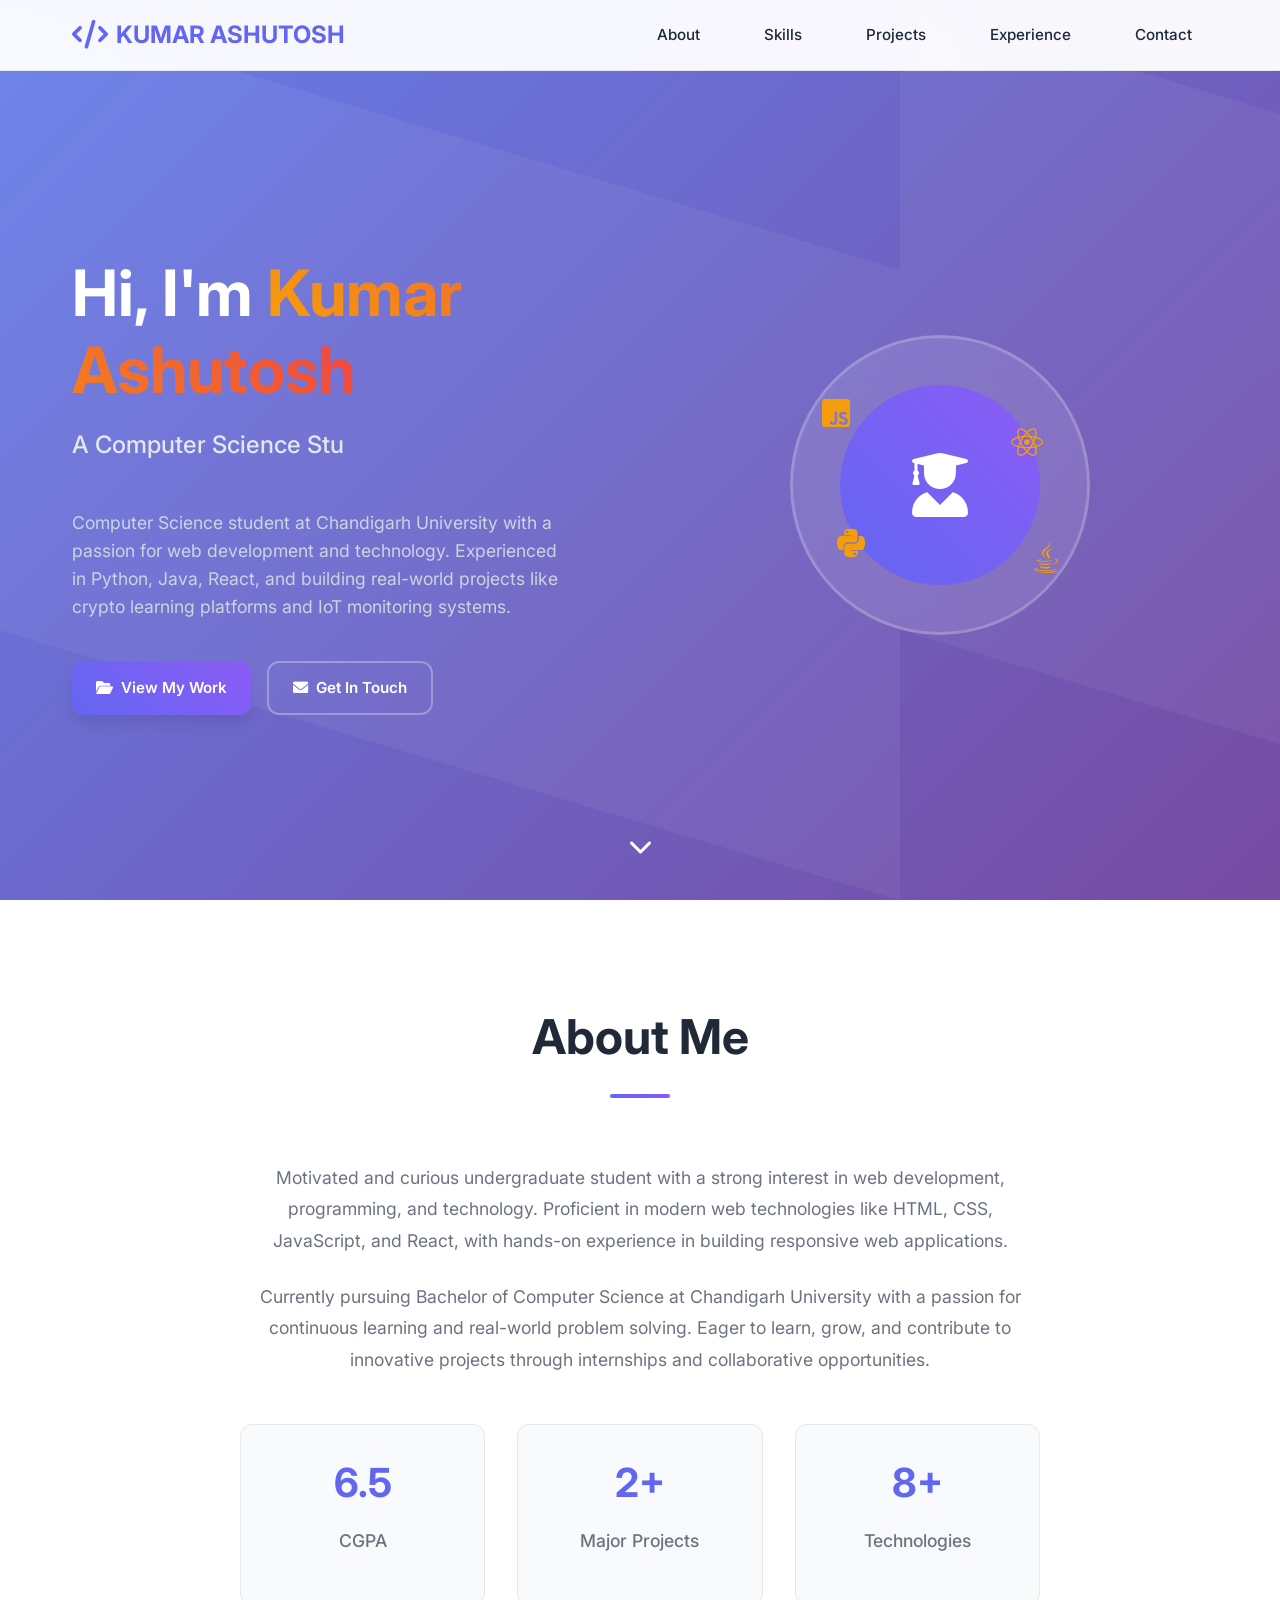
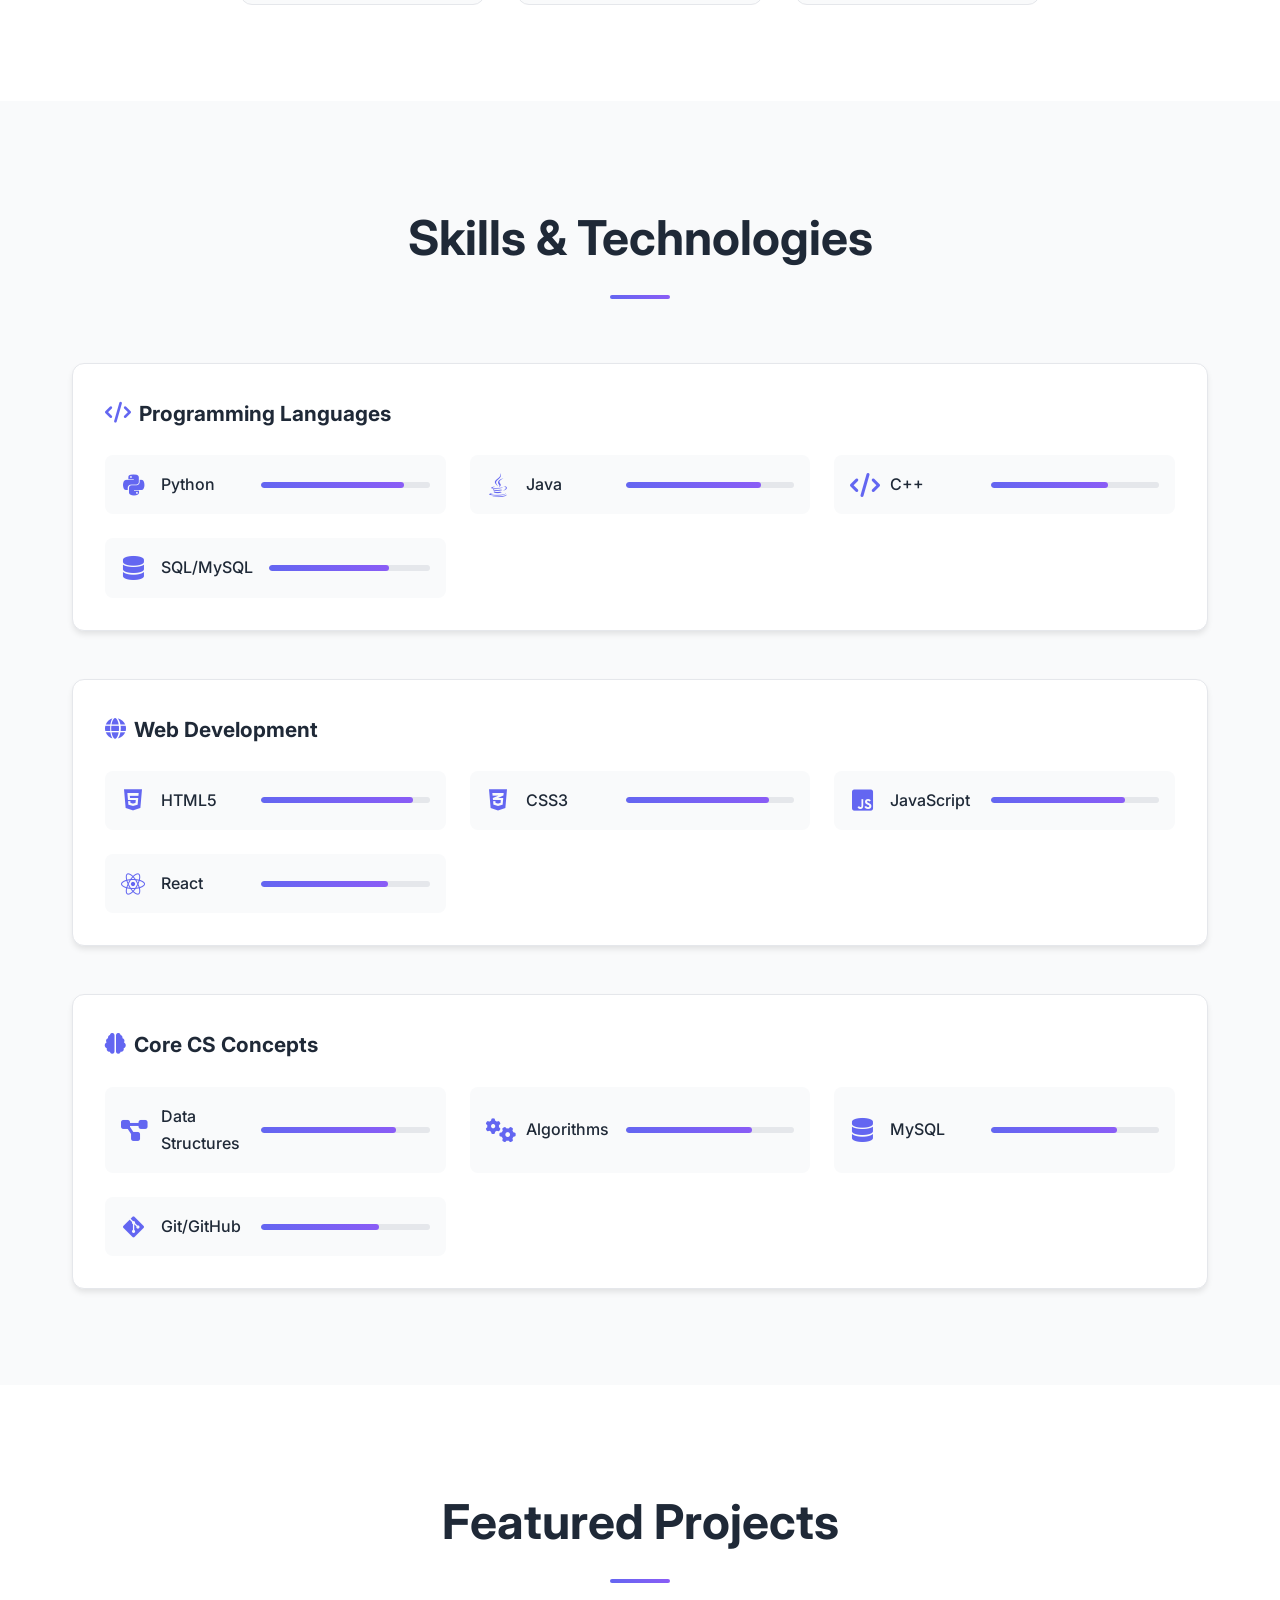
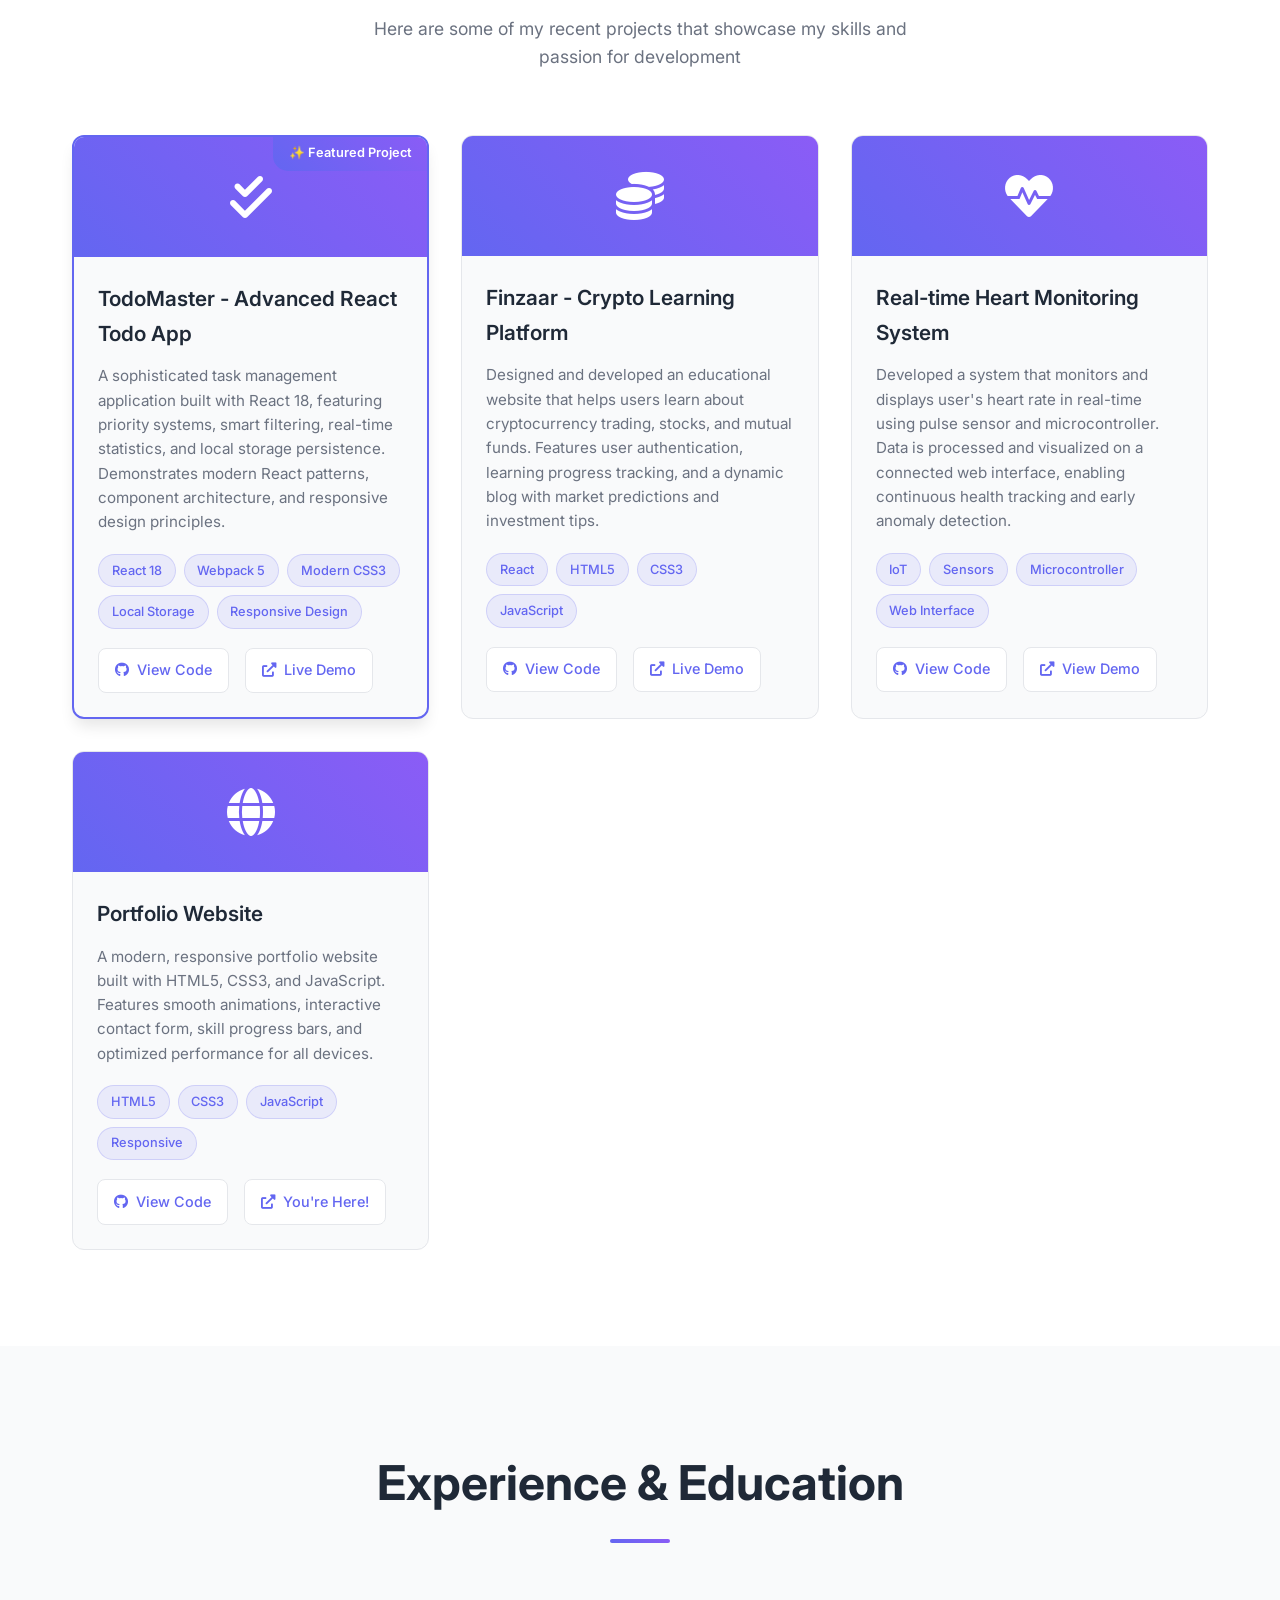
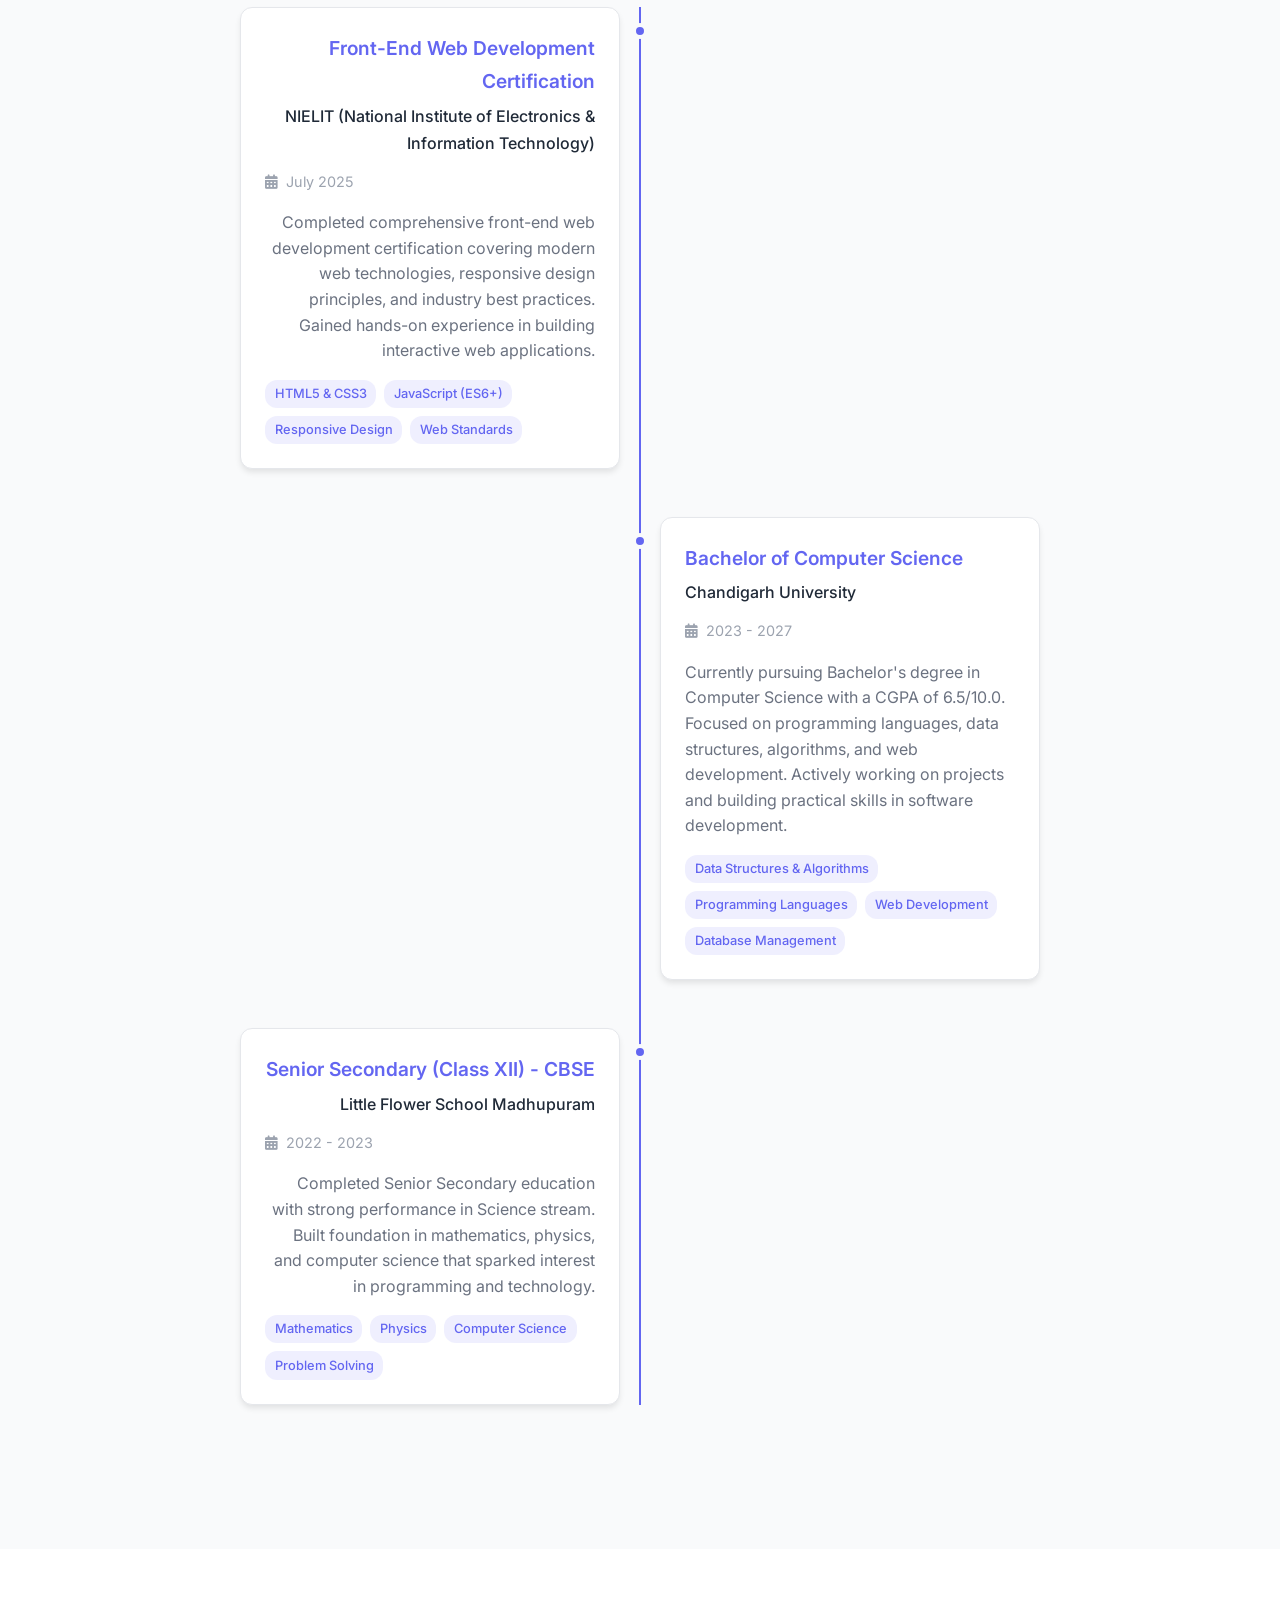
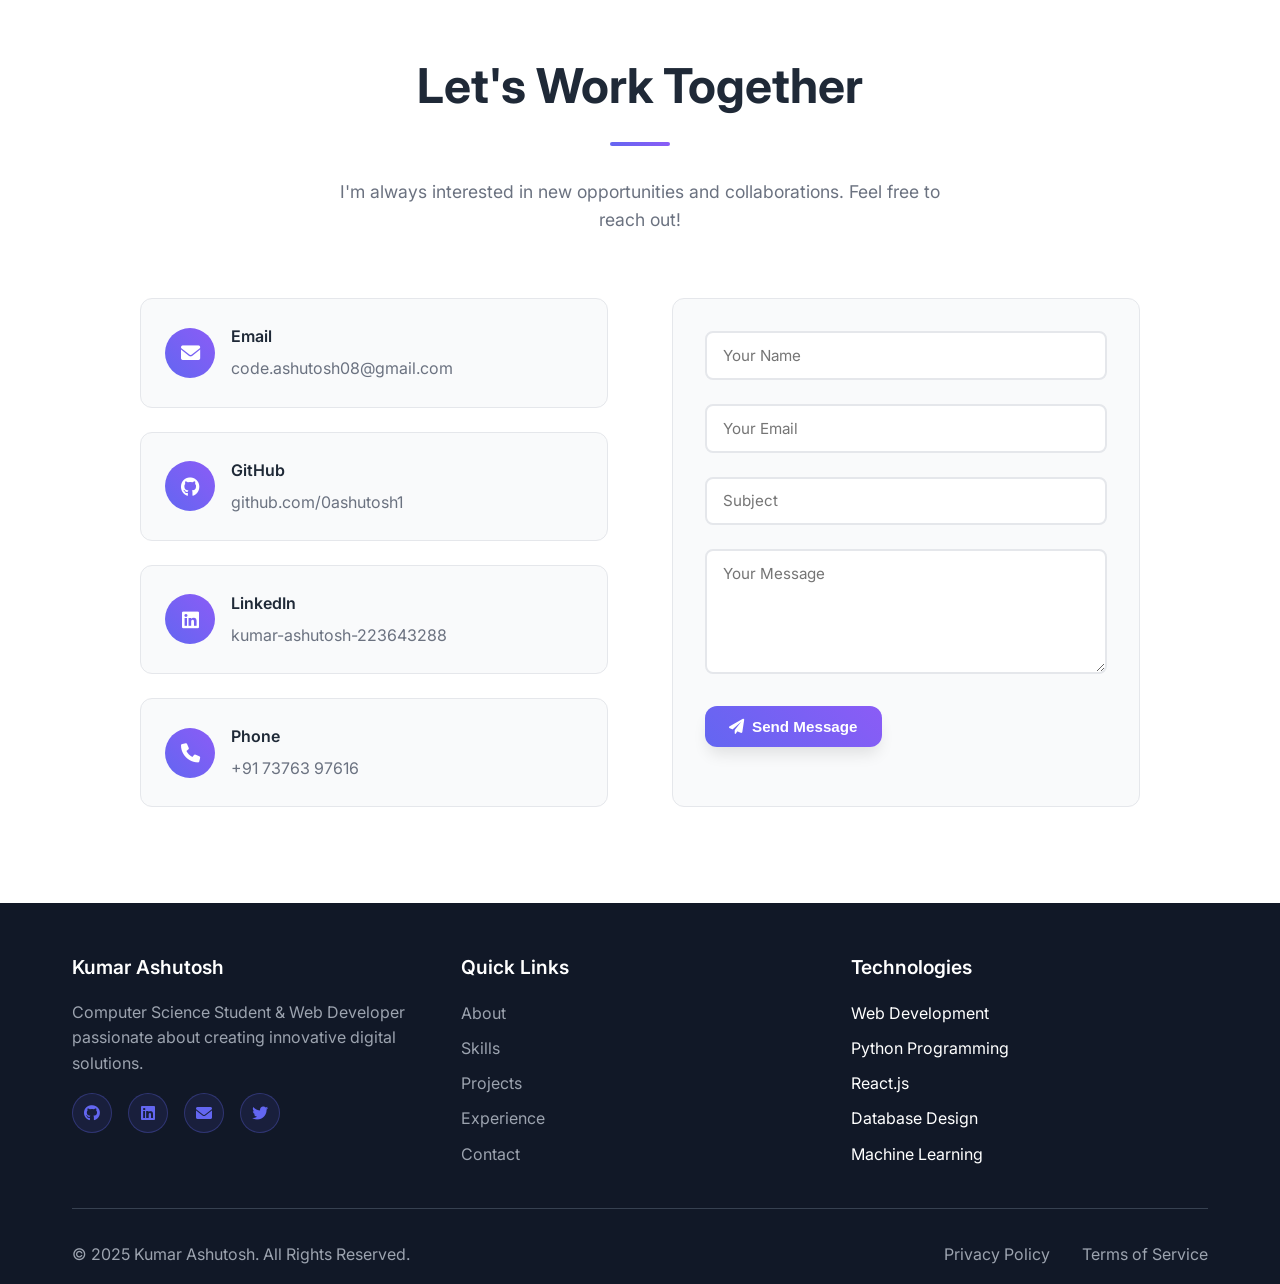
==== index.html @ 8024da16 "Rename Index.html to index.html for GitHub Pages compatibility" ====
<!DOCTYPE html>
<html lang="en">
<head>
  <meta charset="UTF-8">
  <meta name="viewport" content="width=device-width, initial-scale=1.0">
  <meta name="description" content="Kumar Ashutosh - Computer Science Student & Web Developer Portfolio. Showcasing projects in web development, programming, and software engineering.">
  <meta name="keywords" content="Kumar Ashutosh, Computer Science, Web Developer, Portfolio, Python, JavaScript, React, Programming">
  <meta name="author" content="Kumar Ashutosh">
  <meta property="og:title" content="Kumar Ashutosh - Portfolio">
  <meta property="og:description" content="Computer Science Student & Web Developer Portfolio">
  <meta property="og:type" content="website">
  <title>Kumar Ashutosh | Computer Science Student & Web Developer</title>
  <link rel="stylesheet" href="style.css">
  <link rel="preconnect" href="https://fonts.googleapis.com">
  <link rel="preconnect" href="https://fonts.gstatic.com" crossorigin>
  <link href="https://fonts.googleapis.com/css2?family=Inter:wght@300;400;500;600;700&display=swap" rel="stylesheet">
  <link rel="stylesheet" href="https://cdnjs.cloudflare.com/ajax/libs/font-awesome/6.0.0/css/all.min.css">
  <link rel="preload" href="style.css" as="style">
  <link rel="preload" href="script.js" as="script">
</head>
<body>
  <!-- Navbar -->
  <header class="navbar">
    <nav class="nav-container">
      <h1 class="logo">
        <i class="fas fa-code"></i>
        KUMAR ASHUTOSH
      </h1>
      <div class="nav-menu">
        <ul>
          <li><a href="#about" class="nav-link">About</a></li>
          <li><a href="#skills" class="nav-link">Skills</a></li>
          <li><a href="#projects" class="nav-link">Projects</a></li>
          <li><a href="#experience" class="nav-link">Experience</a></li>
          <li><a href="#contact" class="nav-link">Contact</a></li>
        </ul>
      </div>
      <div class="hamburger" role="button" tabindex="0" aria-label="Toggle mobile menu" aria-expanded="false">
        <span></span>
        <span></span>
        <span></span>
      </div>
    </nav>
  </header>

  <!-- Hero Section -->
  <section class="hero" id="home">
    <div class="hero-content">
      <div class="hero-text">
        <h1>Hi, I'm <span class="highlight">Kumar Ashutosh</span></h1>
        <div class="typing-container" aria-live="polite">
          <p class="typing-text">A Computer Science Student</p>
        </div>
        <p class="hero-description">Computer Science student at Chandigarh University with a passion for web development and technology. Experienced in Python, Java, React, and building real-world projects like crypto learning platforms and IoT monitoring systems.</p>
        <div class="hero-buttons">
          <a href="#projects" class="btn btn-primary">
            <i class="fas fa-folder-open"></i>
            View My Work
          </a>
          <a href="#contact" class="btn btn-secondary">
            <i class="fas fa-envelope"></i>
            Get In Touch
          </a>
        </div>
      </div>
      <div class="hero-image">
        <div class="profile-card">
          <div class="profile-img" role="img" aria-label="Profile illustration of Kumar Ashutosh as a computer science student">
            <i class="fas fa-user-graduate" aria-hidden="true"></i>
          </div>
          <div class="floating-icons">
            <i class="fab fa-js-square"></i>
            <i class="fab fa-react"></i>
            <i class="fab fa-python"></i>
            <i class="fab fa-java"></i>
          </div>
        </div>
      </div>
    </div>
    <div class="scroll-indicator">
      <i class="fas fa-chevron-down"></i>
    </div>
  </section>

  <!-- About -->
  <section id="about" class="section about-section">
    <div class="container">
      <div class="section-header">
        <h2>About Me</h2>
        <div class="section-divider"></div>
      </div>
      <div class="about-content">
        <div class="about-text">
          <p>Motivated and curious undergraduate student with a strong interest in web development, programming, and technology. Proficient in modern web technologies like HTML, CSS, JavaScript, and React, with hands-on experience in building responsive web applications.</p>
          <p>Currently pursuing Bachelor of Computer Science at Chandigarh University with a passion for continuous learning and real-world problem solving. Eager to learn, grow, and contribute to innovative projects through internships and collaborative opportunities.</p>
          <div class="stats-grid">
            <div class="stat-item">
              <h3>6.5</h3>
              <p>CGPA</p>
            </div>
            <div class="stat-item">
              <h3>2+</h3>
              <p>Major Projects</p>
            </div>
            <div class="stat-item">
              <h3>8+</h3>
              <p>Technologies</p>
            </div>
          </div>
        </div>
      </div>
    </div>
  </section>

  <!-- Skills -->
  <section id="skills" class="section skills-section">
    <div class="container">
      <div class="section-header">
        <h2>Skills & Technologies</h2>
        <div class="section-divider"></div>
      </div>
      <div class="skills-content">
        <div class="skills-category">
          <h3><i class="fas fa-code"></i> Programming Languages</h3>
          <div class="skills-grid">
            <div class="skill-item">
              <i class="fab fa-python"></i>
              <span>Python</span>
              <div class="skill-bar"><div class="skill-progress" data-width="85"></div></div>
            </div>
            <div class="skill-item">
              <i class="fab fa-java"></i>
              <span>Java</span>
              <div class="skill-bar" role="progressbar" aria-valuenow="80" aria-valuemin="0" aria-valuemax="100" aria-label="Java proficiency: 80%"><div class="skill-progress" data-width="80"></div></div>
            </div>
            <div class="skill-item">
              <i class="fas fa-code"></i>
              <span>C++</span>
              <div class="skill-bar" role="progressbar" aria-valuenow="70" aria-valuemin="0" aria-valuemax="100" aria-label="C++ proficiency: 70%"><div class="skill-progress" data-width="70"></div></div>
            </div>
            <div class="skill-item">
              <i class="fas fa-database"></i>
              <span>SQL/MySQL</span>
              <div class="skill-bar" role="progressbar" aria-valuenow="75" aria-valuemin="0" aria-valuemax="100" aria-label="SQL/MySQL proficiency: 75%"><div class="skill-progress" data-width="75"></div></div>
            </div>
          </div>
        </div>
        
        <div class="skills-category">
          <h3><i class="fas fa-globe"></i> Web Development</h3>
          <div class="skills-grid">
            <div class="skill-item">
              <i class="fab fa-html5"></i>
              <span>HTML5</span>
              <div class="skill-bar"><div class="skill-progress" data-width="90"></div></div>
            </div>
            <div class="skill-item">
              <i class="fab fa-css3-alt"></i>
              <span>CSS3</span>
              <div class="skill-bar"><div class="skill-progress" data-width="85"></div></div>
            </div>
            <div class="skill-item">
              <i class="fab fa-js-square"></i>
              <span>JavaScript</span>
              <div class="skill-bar"><div class="skill-progress" data-width="80"></div></div>
            </div>
            <div class="skill-item">
              <i class="fab fa-react"></i>
              <span>React</span>
              <div class="skill-bar"><div class="skill-progress" data-width="75"></div></div>
            </div>
          </div>
        </div>
        
        <div class="skills-category">
          <h3><i class="fas fa-brain"></i> Core CS Concepts</h3>
          <div class="skills-grid">
            <div class="skill-item">
              <i class="fas fa-project-diagram"></i>
              <span>Data Structures</span>
              <div class="skill-bar"><div class="skill-progress" data-width="80"></div></div>
            </div>
            <div class="skill-item">
              <i class="fas fa-cogs"></i>
              <span>Algorithms</span>
              <div class="skill-bar"><div class="skill-progress" data-width="75"></div></div>
            </div>
            <div class="skill-item">
              <i class="fas fa-database"></i>
              <span>MySQL</span>
              <div class="skill-bar"><div class="skill-progress" data-width="75"></div></div>
            </div>
            <div class="skill-item">
              <i class="fab fa-git-alt"></i>
              <span>Git/GitHub</span>
              <div class="skill-bar"><div class="skill-progress" data-width="70"></div></div>
            </div>
          </div>
        </div>
      </div>
    </div>
  </section>

  <!-- Projects -->
  <section id="projects" class="section projects-section">
    <div class="container">
      <div class="section-header">
        <h2>Featured Projects</h2>
        <div class="section-divider"></div>
        <p>Here are some of my recent projects that showcase my skills and passion for development</p>
      </div>
      <div class="project-container">
        <div class="project-card featured">
          <div class="project-image">
            <i class="fas fa-check-double"></i>
          </div>
          <div class="project-content">
            <h3>TodoMaster - Advanced React Todo App</h3>
            <p>A sophisticated task management application built with React 18, featuring priority systems, smart filtering, real-time statistics, and local storage persistence. Demonstrates modern React patterns, component architecture, and responsive design principles.</p>
            <div class="project-tech">
              <span class="tech-tag">React 18</span>
              <span class="tech-tag">Webpack 5</span>
              <span class="tech-tag">Modern CSS3</span>
              <span class="tech-tag">Local Storage</span>
              <span class="tech-tag">Responsive Design</span>
            </div>
            <div class="project-links">
              <a href="https://github.com/0ashutosh1/TODO-APP" target="_blank" class="project-link">
                <i class="fab fa-github"></i>
                View Code
              </a>
              <a href="TODO APP/index.html" class="project-link">
                <i class="fas fa-external-link-alt"></i>
                Live Demo
              </a>
            </div>
          </div>
        </div>
        
        <div class="project-card">
          <div class="project-image">
            <i class="fas fa-coins"></i>
          </div>
          <div class="project-content">
            <h3>Finzaar - Crypto Learning Platform</h3>
            <p>Designed and developed an educational website that helps users learn about cryptocurrency trading, stocks, and mutual funds. Features user authentication, learning progress tracking, and a dynamic blog with market predictions and investment tips.</p>
            <div class="project-tech">
              <span class="tech-tag">React</span>
              <span class="tech-tag">HTML5</span>
              <span class="tech-tag">CSS3</span>
              <span class="tech-tag">JavaScript</span>
            </div>
            <div class="project-links">
              <a href="https://github.com/0ashutosh1/finzaar" target="_blank" class="project-link">
                <i class="fab fa-github"></i>
                View Code
              </a>
              <a href="https://0ashutosh1.github.io/finzaar" target="_blank" class="project-link">
                <i class="fas fa-external-link-alt"></i>
                Live Demo
              </a>
            </div>
          </div>
        </div>
        
        <div class="project-card">
          <div class="project-image">
            <i class="fas fa-heartbeat"></i>
          </div>
          <div class="project-content">
            <h3>Real-time Heart Monitoring System</h3>
            <p>Developed a system that monitors and displays user's heart rate in real-time using pulse sensor and microcontroller. Data is processed and visualized on a connected web interface, enabling continuous health tracking and early anomaly detection.</p>
            <div class="project-tech">
              <span class="tech-tag">IoT</span>
              <span class="tech-tag">Sensors</span>
              <span class="tech-tag">Microcontroller</span>
              <span class="tech-tag">Web Interface</span>
            </div>
            <div class="project-links">
              <a href="https://github.com/0ashutosh1" target="_blank" class="project-link">
                <i class="fab fa-github"></i>
                View Code
              </a>
              <a href="#" class="project-link">
                <i class="fas fa-external-link-alt"></i>
                View Demo
              </a>
            </div>
          </div>
        </div>
        
        <div class="project-card">
          <div class="project-image">
            <i class="fas fa-globe"></i>
          </div>
          <div class="project-content">
            <h3>Portfolio Website</h3>
            <p>A modern, responsive portfolio website built with HTML5, CSS3, and JavaScript. Features smooth animations, interactive contact form, skill progress bars, and optimized performance for all devices.</p>
            <div class="project-tech">
              <span class="tech-tag">HTML5</span>
              <span class="tech-tag">CSS3</span>
              <span class="tech-tag">JavaScript</span>
              <span class="tech-tag">Responsive</span>
            </div>
            <div class="project-links">
              <a href="https://github.com/0ashutosh1" target="_blank" class="project-link">
                <i class="fab fa-github"></i>
                View Code
              </a>
              <a href="#" class="project-link">
                <i class="fas fa-external-link-alt"></i>
                You're Here!
              </a>
            </div>
          </div>
        </div>
      </div>
    </div>
  </section>

  <!-- Experience -->
  <section id="experience" class="section experience-section">
    <div class="container">
      <div class="section-header">
        <h2>Experience & Education</h2>
        <div class="section-divider"></div>
      </div>
      <div class="timeline">
        <div class="timeline-item">
          <div class="timeline-marker"></div>
          <div class="timeline-content">
            <h3>Front-End Web Development Certification</h3>
            <h4>NIELIT (National Institute of Electronics & Information Technology)</h4>
            <span class="timeline-date">
              <i class="fas fa-calendar-alt"></i>
              July 2025
            </span>
            <p>Completed comprehensive front-end web development certification covering modern web technologies, responsive design principles, and industry best practices. Gained hands-on experience in building interactive web applications.</p>
            <ul class="timeline-skills">
              <li>HTML5 & CSS3</li>
              <li>JavaScript (ES6+)</li>
              <li>Responsive Design</li>
              <li>Web Standards</li>
            </ul>
          </div>
        </div>
        
        <div class="timeline-item">
          <div class="timeline-marker"></div>
          <div class="timeline-content">
            <h3>Bachelor of Computer Science</h3>
            <h4>Chandigarh University</h4>
            <span class="timeline-date">
              <i class="fas fa-calendar-alt"></i>
              2023 - 2027
            </span>
            <p>Currently pursuing Bachelor's degree in Computer Science with a CGPA of 6.5/10.0. Focused on programming languages, data structures, algorithms, and web development. Actively working on projects and building practical skills in software development.</p>
            <ul class="timeline-skills">
              <li>Data Structures & Algorithms</li>
              <li>Programming Languages</li>
              <li>Web Development</li>
              <li>Database Management</li>
            </ul>
          </div>
        </div>
        
        <div class="timeline-item">
          <div class="timeline-marker"></div>
          <div class="timeline-content">
            <h3>Senior Secondary (Class XII) - CBSE</h3>
            <h4>Little Flower School Madhupuram</h4>
            <span class="timeline-date">
              <i class="fas fa-calendar-alt"></i>
              2022 - 2023
            </span>
            <p>Completed Senior Secondary education with strong performance in Science stream. Built foundation in mathematics, physics, and computer science that sparked interest in programming and technology.</p>
            <ul class="timeline-skills">
              <li>Mathematics</li>
              <li>Physics</li>
              <li>Computer Science</li>
              <li>Problem Solving</li>
            </ul>
          </div>
        </div>
      </div>
    </div>
  </section>

  <!-- Contact -->
  <section id="contact" class="section contact-section">
    <div class="container">
      <div class="section-header">
        <h2>Let's Work Together</h2>
        <div class="section-divider"></div>
        <p>I'm always interested in new opportunities and collaborations. Feel free to reach out!</p>
      </div>
      <div class="contact-content">
        <div class="contact-info">
          <div class="contact-item">
            <div class="contact-icon">
              <i class="fas fa-envelope"></i>
            </div>
            <div class="contact-details">
              <h3>Email</h3>
              <a href="mailto:code.ashutosh08@gmail.com">code.ashutosh08@gmail.com</a>
            </div>
          </div>
          
          <div class="contact-item">
            <div class="contact-icon">
              <i class="fab fa-github"></i>
            </div>
            <div class="contact-details">
              <h3>GitHub</h3>
              <a href="https://github.com/0ashutosh1" target="_blank">github.com/0ashutosh1</a>
            </div>
          </div>
          
          <div class="contact-item">
            <div class="contact-icon">
              <i class="fab fa-linkedin"></i>
            </div>
            <div class="contact-details">
              <h3>LinkedIn</h3>
              <a href="https://linkedin.com/in/kumar-ashutosh-223643288" target="_blank">kumar-ashutosh-223643288</a>
            </div>
          </div>
          
          <div class="contact-item">
            <div class="contact-icon">
              <i class="fas fa-phone"></i>
            </div>
            <div class="contact-details">
              <h3>Phone</h3>
              <a href="tel:+917376397616">+91 73763 97616</a>
            </div>
          </div>
        </div>
        
        <div class="contact-form">
          <form id="contactForm" action="https://formspree.io/f/xvgwzpla" method="POST">
            <div class="form-group">
              <input type="text" id="name" name="name" placeholder="Your Name" required>
            </div>
            <div class="form-group">
              <input type="email" id="email" name="email" placeholder="Your Email" required>
            </div>
            <div class="form-group">
              <input type="text" id="subject" name="subject" placeholder="Subject" required>
            </div>
            <div class="form-group">
              <textarea id="message" name="message" placeholder="Your Message" rows="5" required></textarea>
            </div>
            <button type="submit" class="btn btn-primary">
              <i class="fas fa-paper-plane"></i>
              Send Message
            </button>
          </form>
        </div>
      </div>
    </div>
  </section>

  <!-- Footer -->
  <footer class="footer">
    <div class="container">
      <div class="footer-content">
        <div class="footer-section">
          <h3>Kumar Ashutosh</h3>
          <p>Computer Science Student & Web Developer passionate about creating innovative digital solutions.</p>
          <div class="social-links">
            <a href="https://github.com/0ashutosh1" target="_blank" aria-label="GitHub">
              <i class="fab fa-github"></i>
            </a>
            <a href="https://linkedin.com/in/kumar-ashutosh-223643288" target="_blank" aria-label="LinkedIn">
              <i class="fab fa-linkedin"></i>
            </a>
            <a href="mailto:code.ashutosh08@gmail.com" aria-label="Email">
              <i class="fas fa-envelope"></i>
            </a>
            <a href="#" target="_blank" aria-label="Twitter">
              <i class="fab fa-twitter"></i>
            </a>
          </div>
        </div>
        
        <div class="footer-section">
          <h3>Quick Links</h3>
          <ul>
            <li><a href="#about">About</a></li>
            <li><a href="#skills">Skills</a></li>
            <li><a href="#projects">Projects</a></li>
            <li><a href="#experience">Experience</a></li>
            <li><a href="#contact">Contact</a></li>
          </ul>
        </div>
        
        <div class="footer-section">
          <h3>Technologies</h3>
          <ul>
            <li>Web Development</li>
            <li>Python Programming</li>
            <li>React.js</li>
            <li>Database Design</li>
            <li>Machine Learning</li>
          </ul>
        </div>
      </div>
      
      <div class="footer-bottom">
        <p>© 2025 Kumar Ashutosh. All Rights Reserved.</p>
        <div class="footer-links">
          <a href="#privacy">Privacy Policy</a>
          <a href="#terms">Terms of Service</a>
        </div>
      </div>
    </div>
  </footer>

  <!-- Scroll to Top Button -->
  <button id="scrollToTop" class="scroll-to-top" aria-label="Scroll to top">
    <i class="fas fa-chevron-up"></i>
  </button>

  <script src="script.js"></script>
</body>
</html>
---- style.css ----
/* CSS Variables */
:root {
  --primary-color: #6366f1;
  --secondary-color: #8b5cf6;
  --accent-color: #f59e0b;
  --text-primary: #1f2937;
  --text-secondary: #6b7280;
  --text-light: #9ca3af;
  --bg-primary: #ffffff;
  --bg-secondary: #f9fafb;
  --bg-dark: #111827;
  --border-color: #e5e7eb;
  --shadow-light: 0 4px 6px -1px rgba(0, 0, 0, 0.1);
  --shadow-medium: 0 10px 15px -3px rgba(0, 0, 0, 0.1);
  --shadow-heavy: 0 25px 50px -12px rgba(0, 0, 0, 0.25);
  --border-radius: 12px;
  --transition: all 0.3s cubic-bezier(0.4, 0, 0.2, 1);
  --max-width: 1200px;
}

/* Dark mode variables */
[data-theme="dark"] {
  --text-primary: #f9fafb;
  --text-secondary: #d1d5db;
  --text-light: #9ca3af;
  --bg-primary: #1f2937;
  --bg-secondary: #111827;
  --bg-dark: #030712;
  --border-color: #374151;
}

/* General Reset */
* {
  margin: 0;
  padding: 0;
  box-sizing: border-box;
}

html {
  scroll-behavior: smooth;
  font-size: 16px;
}

body {
  font-family: 'Inter', -apple-system, BlinkMacSystemFont, 'Segoe UI', Roboto, sans-serif;
  background: var(--bg-secondary);
  color: var(--text-primary);
  line-height: 1.7;
  overflow-x: hidden;
  transition: var(--transition);
}

.container {
  max-width: var(--max-width);
  margin: 0 auto;
  padding: 0 2rem;
}

/* Navigation */
.navbar {
  position: fixed;
  top: 0;
  width: 100%;
  background: rgba(255, 255, 255, 0.95);
  backdrop-filter: blur(20px);
  border-bottom: 1px solid var(--border-color);
  z-index: 1000;
  transition: var(--transition);
}

.navbar.scrolled {
  background: rgba(255, 255, 255, 0.98);
  box-shadow: var(--shadow-medium);
}

.nav-container {
  max-width: var(--max-width);
  margin: 0 auto;
  padding: 0 2rem;
  display: flex;
  justify-content: space-between;
  align-items: center;
  height: 70px;
}

.logo {
  font-size: 1.5rem;
  font-weight: 700;
  color: var(--primary-color);
  display: flex;
  align-items: center;
  gap: 0.5rem;
  text-decoration: none;
}

.logo i {
  font-size: 1.8rem;
}

.nav-menu ul {
  display: flex;
  list-style: none;
  gap: 2rem;
  margin: 0;
  padding: 0;
}

.nav-link {
  color: var(--text-primary);
  text-decoration: none;
  font-weight: 500;
  font-size: 0.95rem;
  padding: 0.5rem 1rem;
  border-radius: 8px;
  transition: var(--transition);
  position: relative;
}

.nav-link::after {
  content: '';
  position: absolute;
  bottom: -2px;
  left: 50%;
  width: 0;
  height: 2px;
  background: var(--primary-color);
  transition: var(--transition);
  transform: translateX(-50%);
}

.nav-link:hover::after,
.nav-link.active::after {
  width: 80%;
}

.nav-link:hover {
  color: var(--primary-color);
  background: rgba(99, 102, 241, 0.1);
}

/* Mobile Menu */
.hamburger {
  display: none;
  flex-direction: column;
  cursor: pointer;
  padding: 0.5rem;
}

.hamburger span {
  width: 25px;
  height: 3px;
  background: var(--text-primary);
  margin: 3px 0;
  transition: var(--transition);
  border-radius: 3px;
}

.hamburger.active span:nth-child(1) {
  transform: rotate(45deg) translate(6px, 6px);
}

.hamburger.active span:nth-child(2) {
  opacity: 0;
}

.hamburger.active span:nth-child(3) {
  transform: rotate(-45deg) translate(6px, -6px);
}

/* Hero Section */
.hero {
  min-height: 100vh;
  display: flex;
  align-items: center;
  justify-content: center;
  position: relative;
  background: linear-gradient(135deg, #667eea 0%, #764ba2 100%);
  overflow: hidden;
  padding-top: 70px;
}

.hero::before {
  content: '';
  position: absolute;
  top: 0;
  left: 0;
  right: 0;
  bottom: 0;
  background: url('data:image/svg+xml,<svg xmlns="http://www.w3.org/2000/svg" viewBox="0 0 1000 1000"><polygon fill="rgba(255,255,255,0.05)" points="0,0 1000,300 1000,1000 0,700"/></svg>');
  z-index: 1;
}

.hero-content {
  display: grid;
  grid-template-columns: 1fr 1fr;
  gap: 4rem;
  align-items: center;
  max-width: var(--max-width);
  margin: 0 auto;
  padding: 0 2rem;
  position: relative;
  z-index: 2;
}

.hero-text {
  color: white;
}

.hero-text h1 {
  font-size: clamp(2.5rem, 5vw, 4rem);
  font-weight: 700;
  line-height: 1.2;
  margin-bottom: 1rem;
  opacity: 0;
  animation: slideInUp 1s ease-out 0.5s forwards;
}

.highlight {
  background: linear-gradient(45deg, #f59e0b, #ef4444);
  -webkit-background-clip: text;
  -webkit-text-fill-color: transparent;
  background-clip: text;
  position: relative;
}

.typing-container {
  height: 60px;
  margin-bottom: 1.5rem;
  opacity: 0;
  animation: slideInUp 1s ease-out 0.7s forwards;
}

.typing-text {
  font-size: 1.5rem;
  font-weight: 500;
  color: #e2e8f0;
}

.hero-description {
  font-size: 1.1rem;
  line-height: 1.6;
  color: #cbd5e1;
  margin-bottom: 2.5rem;
  max-width: 500px;
  opacity: 0;
  animation: slideInUp 1s ease-out 0.9s forwards;
}

.hero-buttons {
  display: flex;
  gap: 1rem;
  flex-wrap: wrap;
  opacity: 0;
  animation: slideInUp 1s ease-out 1.1s forwards;
}

/* Buttons */
.btn {
  display: inline-flex;
  align-items: center;
  gap: 0.5rem;
  padding: 0.75rem 1.5rem;
  font-weight: 600;
  text-decoration: none;
  border-radius: var(--border-radius);
  transition: var(--transition);
  font-size: 0.95rem;
  border: none;
  cursor: pointer;
  position: relative;
  overflow: hidden;
}

.btn::before {
  content: '';
  position: absolute;
  top: 0;
  left: -100%;
  width: 100%;
  height: 100%;
  background: linear-gradient(90deg, transparent, rgba(255,255,255,0.2), transparent);
  transition: left 0.5s;
}

.btn:hover::before {
  left: 100%;
}

.btn-primary {
  background: linear-gradient(45deg, var(--primary-color), var(--secondary-color));
  color: white;
  box-shadow: var(--shadow-medium);
}

.btn-primary:hover {
  transform: translateY(-2px);
  box-shadow: var(--shadow-heavy);
}

.btn-secondary {
  background: transparent;
  color: white;
  border: 2px solid rgba(255,255,255,0.3);
}

.btn-secondary:hover {
  background: rgba(255,255,255,0.1);
  border-color: rgba(255,255,255,0.5);
  transform: translateY(-2px);
}

/* Hero Image */
.hero-image {
  display: flex;
  justify-content: center;
  align-items: center;
  position: relative;
}

.profile-card {
  position: relative;
  width: 300px;
  height: 300px;
  background: rgba(255,255,255,0.1);
  backdrop-filter: blur(20px);
  border-radius: 50%;
  display: flex;
  align-items: center;
  justify-content: center;
  border: 3px solid rgba(255,255,255,0.2);
  opacity: 0;
  animation: scaleIn 1s ease-out 1.3s forwards;
}

.profile-img {
  width: 200px;
  height: 200px;
  background: linear-gradient(45deg, var(--primary-color), var(--secondary-color));
  border-radius: 50%;
  display: flex;
  align-items: center;
  justify-content: center;
  color: white;
  font-size: 4rem;
}

.floating-icons {
  position: absolute;
  inset: 0;
}

.floating-icons i {
  position: absolute;
  color: var(--accent-color);
  font-size: 2rem;
  animation: float 3s ease-in-out infinite;
}

.floating-icons i:nth-child(1) {
  top: 20%;
  left: 10%;
  animation-delay: 0s;
}

.floating-icons i:nth-child(2) {
  top: 30%;
  right: 15%;
  animation-delay: 0.5s;
}

.floating-icons i:nth-child(3) {
  bottom: 25%;
  left: 15%;
  animation-delay: 1s;
}

.floating-icons i:nth-child(4) {
  bottom: 20%;
  right: 10%;
  animation-delay: 1.5s;
}

.scroll-indicator {
  position: absolute;
  bottom: 2rem;
  left: 50%;
  transform: translateX(-50%);
  color: white;
  font-size: 1.5rem;
  animation: bounce 2s infinite;
  cursor: pointer;
}

/* Animations */
@keyframes slideInUp {
  from {
    opacity: 0;
    transform: translateY(30px);
  }
  to {
    opacity: 1;
    transform: translateY(0);
  }
}

@keyframes scaleIn {
  from {
    opacity: 0;
    transform: scale(0.8);
  }
  to {
    opacity: 1;
    transform: scale(1);
  }
}

@keyframes float {
  0%, 100% { transform: translateY(0px); }
  50% { transform: translateY(-10px); }
}

@keyframes bounce {
  0%, 20%, 50%, 80%, 100% { transform: translateX(-50%) translateY(0); }
  40% { transform: translateX(-50%) translateY(-10px); }
  60% { transform: translateX(-50%) translateY(-5px); }
}

/* Section Styling */
.section {
  padding: 6rem 0;
  position: relative;
}

.section-header {
  text-align: center;
  margin-bottom: 4rem;
}

.section-header h2 {
  font-size: clamp(2rem, 4vw, 3rem);
  font-weight: 700;
  color: var(--text-primary);
  margin-bottom: 1rem;
}

.section-divider {
  width: 60px;
  height: 4px;
  background: linear-gradient(45deg, var(--primary-color), var(--secondary-color));
  margin: 1rem auto 2rem;
  border-radius: 2px;
}

.section-header p {
  font-size: 1.1rem;
  color: var(--text-secondary);
  max-width: 600px;
  margin: 0 auto;
  line-height: 1.6;
}

/* About Section */
.about-section {
  background: var(--bg-primary);
}

.about-content {
  max-width: 800px;
  margin: 0 auto;
  text-align: center;
}

.about-text p {
  font-size: 1.1rem;
  color: var(--text-secondary);
  margin-bottom: 1.5rem;
  line-height: 1.8;
}

.stats-grid {
  display: grid;
  grid-template-columns: repeat(auto-fit, minmax(150px, 1fr));
  gap: 2rem;
  margin-top: 3rem;
}

.stat-item {
  text-align: center;
  padding: 1.5rem;
  background: var(--bg-secondary);
  border-radius: var(--border-radius);
  border: 1px solid var(--border-color);
  transition: var(--transition);
}

.stat-item:hover {
  transform: translateY(-5px);
  box-shadow: var(--shadow-medium);
}

.stat-item h3 {
  font-size: 2.5rem;
  font-weight: 700;
  color: var(--primary-color);
  margin-bottom: 0.5rem;
}

.stat-item p {
  color: var(--text-secondary);
  font-weight: 500;
}

/* Skills Section */
.skills-section {
  background: var(--bg-secondary);
}

.skills-content {
  display: grid;
  gap: 3rem;
}

.skills-category {
  background: var(--bg-primary);
  padding: 2rem;
  border-radius: var(--border-radius);
  border: 1px solid var(--border-color);
  box-shadow: var(--shadow-light);
}

.skills-category h3 {
  display: flex;
  align-items: center;
  gap: 0.5rem;
  font-size: 1.3rem;
  color: var(--text-primary);
  margin-bottom: 1.5rem;
}

.skills-category h3 i {
  color: var(--primary-color);
}

.skills-grid {
  display: grid;
  grid-template-columns: repeat(auto-fit, minmax(250px, 1fr));
  gap: 1.5rem;
}

.skill-item {
  display: flex;
  align-items: center;
  gap: 1rem;
  padding: 1rem;
  background: var(--bg-secondary);
  border-radius: 8px;
  transition: var(--transition);
}

.skill-item:hover {
  transform: translateX(5px);
  background: rgba(99, 102, 241, 0.05);
}

.skill-item i {
  font-size: 1.5rem;
  color: var(--primary-color);
  width: 24px;
  text-align: center;
}

.skill-item span {
  font-weight: 500;
  color: var(--text-primary);
  flex: 1;
}

.skill-bar {
  flex: 2;
  height: 6px;
  background: var(--border-color);
  border-radius: 3px;
  overflow: hidden;
}

.skill-progress {
  height: 100%;
  background: linear-gradient(45deg, var(--primary-color), var(--secondary-color));
  border-radius: 3px;
  transition: width 2s ease-in-out;
  width: 0%;
}

/* Projects Section */
.projects-section {
  background: var(--bg-primary);
}

.project-container {
  display: grid;
  grid-template-columns: repeat(auto-fit, minmax(350px, 1fr));
  gap: 2rem;
}

.project-card {
  background: var(--bg-secondary);
  border-radius: var(--border-radius);
  overflow: hidden;
  border: 1px solid var(--border-color);
  transition: var(--transition);
  cursor: pointer;
}

.project-card:hover {
  transform: translateY(-10px);
  box-shadow: var(--shadow-heavy);
  border-color: var(--primary-color);
}

.project-card.featured {
  position: relative;
  border: 2px solid var(--primary-color);
  box-shadow: var(--shadow-medium);
}

.project-card.featured::before {
  content: '✨ Featured Project';
  position: absolute;
  top: -1px;
  right: -1px;
  background: linear-gradient(45deg, var(--primary-color), var(--secondary-color));
  color: white;
  padding: 0.4rem 1rem;
  border-radius: 0 var(--border-radius) 0 15px;
  font-size: 0.8rem;
  font-weight: 600;
  z-index: 10;
}

.project-card.featured:hover {
  transform: translateY(-15px);
  box-shadow: var(--shadow-heavy);
}

.project-image {
  height: 120px;
  background: linear-gradient(45deg, var(--primary-color), var(--secondary-color));
  display: flex;
  align-items: center;
  justify-content: center;
  position: relative;
  overflow: hidden;
}

.project-image::before {
  content: '';
  position: absolute;
  top: 0;
  left: -100%;
  width: 100%;
  height: 100%;
  background: linear-gradient(90deg, transparent, rgba(255,255,255,0.2), transparent);
  transition: left 0.6s;
}

.project-card:hover .project-image::before {
  left: 100%;
}

.project-image i {
  font-size: 3rem;
  color: white;
  z-index: 1;
}

.project-content {
  padding: 1.5rem;
}

.project-content h3 {
  font-size: 1.3rem;
  font-weight: 600;
  color: var(--text-primary);
  margin-bottom: 0.8rem;
}

.project-content p {
  color: var(--text-secondary);
  line-height: 1.6;
  margin-bottom: 1.2rem;
  font-size: 0.95rem;
}

.project-tech {
  display: flex;
  flex-wrap: wrap;
  gap: 0.5rem;
  margin-bottom: 1.2rem;
}

.tech-tag {
  background: rgba(99, 102, 241, 0.1);
  color: var(--primary-color);
  padding: 0.3rem 0.8rem;
  border-radius: 20px;
  font-size: 0.8rem;
  font-weight: 500;
  border: 1px solid rgba(99, 102, 241, 0.2);
}

.project-links {
  display: flex;
  gap: 1rem;
}

.project-link {
  display: inline-flex;
  align-items: center;
  gap: 0.5rem;
  padding: 0.6rem 1rem;
  background: var(--bg-primary);
  color: var(--primary-color);
  text-decoration: none;
  border-radius: 8px;
  font-weight: 500;
  border: 1px solid var(--border-color);
  transition: var(--transition);
  font-size: 0.9rem;
}

.project-link:hover {
  background: var(--primary-color);
  color: white;
  transform: translateY(-2px);
}

/* Experience Section */
.experience-section {
  background: var(--bg-secondary);
}

.timeline {
  max-width: 800px;
  margin: 0 auto;
  position: relative;
}

.timeline::before {
  content: '';
  position: absolute;
  left: 50%;
  top: 0;
  bottom: 0;
  width: 2px;
  background: var(--primary-color);
  transform: translateX(-50%);
}

.timeline-item {
  position: relative;
  margin-bottom: 3rem;
  width: calc(50% - 20px);
}

.timeline-item:nth-child(odd) {
  left: 0;
  text-align: right;
}

.timeline-item:nth-child(even) {
  left: calc(50% + 20px);
  text-align: left;
}

.timeline-marker {
  position: absolute;
  width: 16px;
  height: 16px;
  background: var(--primary-color);
  border-radius: 50%;
  border: 4px solid var(--bg-secondary);
  top: 1rem;
}

.timeline-item:nth-child(odd) .timeline-marker {
  right: -28px;
}

.timeline-item:nth-child(even) .timeline-marker {
  left: -28px;
}

.timeline-content {
  background: var(--bg-primary);
  padding: 1.5rem;
  border-radius: var(--border-radius);
  border: 1px solid var(--border-color);
  box-shadow: var(--shadow-light);
  transition: var(--transition);
}

.timeline-content:hover {
  box-shadow: var(--shadow-medium);
  transform: translateY(-2px);
}

.timeline-content h3 {
  color: var(--primary-color);
  font-size: 1.2rem;
  font-weight: 600;
  margin-bottom: 0.3rem;
}

.timeline-content h4 {
  color: var(--text-primary);
  font-size: 1rem;
  font-weight: 500;
  margin-bottom: 0.8rem;
}

.timeline-date {
  display: flex;
  align-items: center;
  gap: 0.5rem;
  color: var(--text-light);
  font-size: 0.9rem;
  margin-bottom: 1rem;
}

.timeline-content p {
  color: var(--text-secondary);
  line-height: 1.6;
  margin-bottom: 1rem;
}

.timeline-skills {
  display: flex;
  flex-wrap: wrap;
  gap: 0.5rem;
  list-style: none;
  margin: 0;
  padding: 0;
}

.timeline-skills li {
  background: rgba(99, 102, 241, 0.1);
  color: var(--primary-color);
  padding: 0.2rem 0.6rem;
  border-radius: 12px;
  font-size: 0.8rem;
  font-weight: 500;
}

/* Contact Section */
.contact-section {
  background: var(--bg-primary);
}

.contact-content {
  display: grid;
  grid-template-columns: 1fr 1fr;
  gap: 4rem;
  max-width: 1000px;
  margin: 0 auto;
}

.contact-info {
  display: flex;
  flex-direction: column;
  gap: 1.5rem;
}

.contact-item {
  display: flex;
  align-items: center;
  gap: 1rem;
  padding: 1.5rem;
  background: var(--bg-secondary);
  border-radius: var(--border-radius);
  border: 1px solid var(--border-color);
  transition: var(--transition);
}

.contact-item:hover {
  transform: translateX(5px);
  box-shadow: var(--shadow-light);
}

.contact-icon {
  width: 50px;
  height: 50px;
  background: linear-gradient(45deg, var(--primary-color), var(--secondary-color));
  border-radius: 50%;
  display: flex;
  align-items: center;
  justify-content: center;
  color: white;
  font-size: 1.2rem;
}

.contact-details h3 {
  color: var(--text-primary);
  font-size: 1rem;
  font-weight: 600;
  margin-bottom: 0.3rem;
}

.contact-details a {
  color: var(--text-secondary);
  text-decoration: none;
  transition: var(--transition);
}

.contact-details a:hover {
  color: var(--primary-color);
}

/* Contact Form */
.contact-form {
  background: var(--bg-secondary);
  padding: 2rem;
  border-radius: var(--border-radius);
  border: 1px solid var(--border-color);
}

.form-group {
  margin-bottom: 1.5rem;
}

.form-group input,
.form-group textarea {
  width: 100%;
  padding: 0.8rem 1rem;
  border: 2px solid var(--border-color);
  border-radius: 8px;
  background: var(--bg-primary);
  color: var(--text-primary);
  font-size: 0.95rem;
  transition: var(--transition);
  font-family: inherit;
}

.form-group input:focus,
.form-group textarea:focus {
  outline: none;
  border-color: var(--primary-color);
  box-shadow: 0 0 0 3px rgba(99, 102, 241, 0.1);
}

.form-group textarea {
  resize: vertical;
  min-height: 120px;
}

/* Footer */
.footer {
  background: var(--bg-dark);
  color: white;
  padding: 3rem 0 1rem;
}

.footer-content {
  display: grid;
  grid-template-columns: repeat(auto-fit, minmax(250px, 1fr));
  gap: 2rem;
  margin-bottom: 2rem;
}

.footer-section h3 {
  color: white;
  font-size: 1.2rem;
  font-weight: 600;
  margin-bottom: 1rem;
}

.footer-section p {
  color: #9ca3af;
  line-height: 1.6;
  margin-bottom: 1rem;
}

.footer-section ul {
  list-style: none;
  padding: 0;
}

.footer-section ul li {
  margin-bottom: 0.5rem;
}

.footer-section ul li a {
  color: #9ca3af;
  text-decoration: none;
  transition: var(--transition);
}

.footer-section ul li a:hover {
  color: var(--primary-color);
}

.social-links {
  display: flex;
  gap: 1rem;
  margin-top: 1rem;
}

.social-links a {
  width: 40px;
  height: 40px;
  background: rgba(99, 102, 241, 0.1);
  border: 1px solid rgba(99, 102, 241, 0.3);
  border-radius: 50%;
  display: flex;
  align-items: center;
  justify-content: center;
  color: var(--primary-color);
  text-decoration: none;
  transition: var(--transition);
}

.social-links a:hover {
  background: var(--primary-color);
  color: white;
  transform: translateY(-2px);
}

.footer-bottom {
  border-top: 1px solid #374151;
  padding-top: 2rem;
  display: flex;
  justify-content: space-between;
  align-items: center;
  flex-wrap: wrap;
  gap: 1rem;
}

.footer-bottom p {
  color: #9ca3af;
  margin: 0;
}

.footer-links {
  display: flex;
  gap: 2rem;
}

.footer-links a {
  color: #9ca3af;
  text-decoration: none;
  transition: var(--transition);
}

.footer-links a:hover {
  color: var(--primary-color);
}

/* Scroll to Top Button */
.scroll-to-top {
  position: fixed;
  bottom: 2rem;
  right: 2rem;
  width: 50px;
  height: 50px;
  background: linear-gradient(45deg, var(--primary-color), var(--secondary-color));
  border: none;
  border-radius: 50%;
  color: white;
  font-size: 1.2rem;
  cursor: pointer;
  opacity: 0;
  visibility: hidden;
  transition: var(--transition);
  z-index: 1000;
  box-shadow: var(--shadow-medium);
}

.scroll-to-top.visible {
  opacity: 1;
  visibility: visible;
}

.scroll-to-top:hover {
  transform: translateY(-3px);
  box-shadow: var(--shadow-heavy);
}

/* Responsive Design */
@media (max-width: 768px) {
  .nav-menu {
    position: fixed;
    top: 70px;
    left: -100%;
    width: 100%;
    height: calc(100vh - 70px);
    background: rgba(255, 255, 255, 0.98);
    backdrop-filter: blur(20px);
    transition: var(--transition);
    z-index: 999;
  }

  .nav-menu.active {
    left: 0;
  }

  .nav-menu ul {
    flex-direction: column;
    gap: 0;
    padding: 2rem;
    height: 100%;
  }

  .nav-menu ul li {
    width: 100%;
  }

  .nav-link {
    display: block;
    padding: 1rem;
    text-align: center;
    font-size: 1.1rem;
  }

  .hamburger {
    display: flex;
  }

  .hero-content {
    grid-template-columns: 1fr;
    gap: 2rem;
    text-align: center;
  }

  .hero-text h1 {
    font-size: 2.5rem;
  }

  .hero-buttons {
    justify-content: center;
  }

  .profile-card {
    width: 250px;
    height: 250px;
  }

  .profile-img {
    width: 150px;
    height: 150px;
    font-size: 3rem;
  }

  .skills-grid {
    grid-template-columns: 1fr;
  }

  .project-container {
    grid-template-columns: 1fr;
  }

  .timeline::before {
    left: 20px;
  }

  .timeline-item {
    width: calc(100% - 40px);
    left: 40px !important;
    text-align: left !important;
  }

  .timeline-item .timeline-marker {
    left: -28px !important;
  }

  .contact-content {
    grid-template-columns: 1fr;
    gap: 2rem;
  }

  .footer-bottom {
    flex-direction: column;
    text-align: center;
  }

  .stats-grid {
    grid-template-columns: repeat(2, 1fr);
    gap: 1rem;
  }
}

@media (max-width: 480px) {
  .container {
    padding: 0 1rem;
  }

  .section {
    padding: 4rem 0;
  }

  .hero-text h1 {
    font-size: 2rem;
  }

  .typing-text {
    font-size: 1.2rem;
  }

  .hero-description {
    font-size: 1rem;
  }

  .btn {
    padding: 0.6rem 1.2rem;
    font-size: 0.9rem;
  }

  .stats-grid {
    grid-template-columns: 1fr;
  }

  .project-container {
    grid-template-columns: 1fr;
  }

  .skill-item {
    flex-direction: column;
    text-align: center;
    gap: 0.5rem;
  }

  .skill-bar {
    width: 100%;
  }
}

/* Utility Classes */
.fade-in {
  opacity: 0;
  transform: translateY(30px);
  transition: all 0.6s ease-out;
}

.fade-in.visible {
  opacity: 1;
  transform: translateY(0);
}

.slide-in-left {
  opacity: 0;
  transform: translateX(-30px);
  transition: all 0.6s ease-out;
}

.slide-in-left.visible {
  opacity: 1;
  transform: translateX(0);
}

.slide-in-right {
  opacity: 0;
  transform: translateX(30px);
  transition: all 0.6s ease-out;
}

.slide-in-right.visible {
  opacity: 1;
  transform: translateX(0);
}

/* Loading Animation */
.loading {
  position: relative;
  overflow: hidden;
}

.loading::before {
  content: '';
  position: absolute;
  top: 0;
  left: -100%;
  width: 100%;
  height: 100%;
  background: linear-gradient(90deg, transparent, rgba(99, 102, 241, 0.1), transparent);
  animation: loading 1.5s infinite;
}

@keyframes loading {
  0% { left: -100%; }
  100% { left: 100%; }
}
---- style.css ----
/* CSS Variables */
:root {
  --primary-color: #6366f1;
  --secondary-color: #8b5cf6;
  --accent-color: #f59e0b;
  --text-primary: #1f2937;
  --text-secondary: #6b7280;
  --text-light: #9ca3af;
  --bg-primary: #ffffff;
  --bg-secondary: #f9fafb;
  --bg-dark: #111827;
  --border-color: #e5e7eb;
  --shadow-light: 0 4px 6px -1px rgba(0, 0, 0, 0.1);
  --shadow-medium: 0 10px 15px -3px rgba(0, 0, 0, 0.1);
  --shadow-heavy: 0 25px 50px -12px rgba(0, 0, 0, 0.25);
  --border-radius: 12px;
  --transition: all 0.3s cubic-bezier(0.4, 0, 0.2, 1);
  --max-width: 1200px;
}

/* Dark mode variables */
[data-theme="dark"] {
  --text-primary: #f9fafb;
  --text-secondary: #d1d5db;
  --text-light: #9ca3af;
  --bg-primary: #1f2937;
  --bg-secondary: #111827;
  --bg-dark: #030712;
  --border-color: #374151;
}

/* General Reset */
* {
  margin: 0;
  padding: 0;
  box-sizing: border-box;
}

html {
  scroll-behavior: smooth;
  font-size: 16px;
}

body {
  font-family: 'Inter', -apple-system, BlinkMacSystemFont, 'Segoe UI', Roboto, sans-serif;
  background: var(--bg-secondary);
  color: var(--text-primary);
  line-height: 1.7;
  overflow-x: hidden;
  transition: var(--transition);
}

.container {
  max-width: var(--max-width);
  margin: 0 auto;
  padding: 0 2rem;
}

/* Navigation */
.navbar {
  position: fixed;
  top: 0;
  width: 100%;
  background: rgba(255, 255, 255, 0.95);
  backdrop-filter: blur(20px);
  border-bottom: 1px solid var(--border-color);
  z-index: 1000;
  transition: var(--transition);
}

.navbar.scrolled {
  background: rgba(255, 255, 255, 0.98);
  box-shadow: var(--shadow-medium);
}

.nav-container {
  max-width: var(--max-width);
  margin: 0 auto;
  padding: 0 2rem;
  display: flex;
  justify-content: space-between;
  align-items: center;
  height: 70px;
}

.logo {
  font-size: 1.5rem;
  font-weight: 700;
  color: var(--primary-color);
  display: flex;
  align-items: center;
  gap: 0.5rem;
  text-decoration: none;
}

.logo i {
  font-size: 1.8rem;
}

.nav-menu ul {
  display: flex;
  list-style: none;
  gap: 2rem;
  margin: 0;
  padding: 0;
}

.nav-link {
  color: var(--text-primary);
  text-decoration: none;
  font-weight: 500;
  font-size: 0.95rem;
  padding: 0.5rem 1rem;
  border-radius: 8px;
  transition: var(--transition);
  position: relative;
}

.nav-link::after {
  content: '';
  position: absolute;
  bottom: -2px;
  left: 50%;
  width: 0;
  height: 2px;
  background: var(--primary-color);
  transition: var(--transition);
  transform: translateX(-50%);
}

.nav-link:hover::after,
.nav-link.active::after {
  width: 80%;
}

.nav-link:hover {
  color: var(--primary-color);
  background: rgba(99, 102, 241, 0.1);
}

/* Mobile Menu */
.hamburger {
  display: none;
  flex-direction: column;
  cursor: pointer;
  padding: 0.5rem;
}

.hamburger span {
  width: 25px;
  height: 3px;
  background: var(--text-primary);
  margin: 3px 0;
  transition: var(--transition);
  border-radius: 3px;
}

.hamburger.active span:nth-child(1) {
  transform: rotate(45deg) translate(6px, 6px);
}

.hamburger.active span:nth-child(2) {
  opacity: 0;
}

.hamburger.active span:nth-child(3) {
  transform: rotate(-45deg) translate(6px, -6px);
}

/* Hero Section */
.hero {
  min-height: 100vh;
  display: flex;
  align-items: center;
  justify-content: center;
  position: relative;
  background: linear-gradient(135deg, #667eea 0%, #764ba2 100%);
  overflow: hidden;
  padding-top: 70px;
}

.hero::before {
  content: '';
  position: absolute;
  top: 0;
  left: 0;
  right: 0;
  bottom: 0;
  background: url('data:image/svg+xml,<svg xmlns="http://www.w3.org/2000/svg" viewBox="0 0 1000 1000"><polygon fill="rgba(255,255,255,0.05)" points="0,0 1000,300 1000,1000 0,700"/></svg>');
  z-index: 1;
}

.hero-content {
  display: grid;
  grid-template-columns: 1fr 1fr;
  gap: 4rem;
  align-items: center;
  max-width: var(--max-width);
  margin: 0 auto;
  padding: 0 2rem;
  position: relative;
  z-index: 2;
}

.hero-text {
  color: white;
}

.hero-text h1 {
  font-size: clamp(2.5rem, 5vw, 4rem);
  font-weight: 700;
  line-height: 1.2;
  margin-bottom: 1rem;
  opacity: 0;
  animation: slideInUp 1s ease-out 0.5s forwards;
}

.highlight {
  background: linear-gradient(45deg, #f59e0b, #ef4444);
  -webkit-background-clip: text;
  -webkit-text-fill-color: transparent;
  background-clip: text;
  position: relative;
}

.typing-container {
  height: 60px;
  margin-bottom: 1.5rem;
  opacity: 0;
  animation: slideInUp 1s ease-out 0.7s forwards;
}

.typing-text {
  font-size: 1.5rem;
  font-weight: 500;
  color: #e2e8f0;
}

.hero-description {
  font-size: 1.1rem;
  line-height: 1.6;
  color: #cbd5e1;
  margin-bottom: 2.5rem;
  max-width: 500px;
  opacity: 0;
  animation: slideInUp 1s ease-out 0.9s forwards;
}

.hero-buttons {
  display: flex;
  gap: 1rem;
  flex-wrap: wrap;
  opacity: 0;
  animation: slideInUp 1s ease-out 1.1s forwards;
}

/* Buttons */
.btn {
  display: inline-flex;
  align-items: center;
  gap: 0.5rem;
  padding: 0.75rem 1.5rem;
  font-weight: 600;
  text-decoration: none;
  border-radius: var(--border-radius);
  transition: var(--transition);
  font-size: 0.95rem;
  border: none;
  cursor: pointer;
  position: relative;
  overflow: hidden;
}

.btn::before {
  content: '';
  position: absolute;
  top: 0;
  left: -100%;
  width: 100%;
  height: 100%;
  background: linear-gradient(90deg, transparent, rgba(255,255,255,0.2), transparent);
  transition: left 0.5s;
}

.btn:hover::before {
  left: 100%;
}

.btn-primary {
  background: linear-gradient(45deg, var(--primary-color), var(--secondary-color));
  color: white;
  box-shadow: var(--shadow-medium);
}

.btn-primary:hover {
  transform: translateY(-2px);
  box-shadow: var(--shadow-heavy);
}

.btn-secondary {
  background: transparent;
  color: white;
  border: 2px solid rgba(255,255,255,0.3);
}

.btn-secondary:hover {
  background: rgba(255,255,255,0.1);
  border-color: rgba(255,255,255,0.5);
  transform: translateY(-2px);
}

/* Hero Image */
.hero-image {
  display: flex;
  justify-content: center;
  align-items: center;
  position: relative;
}

.profile-card {
  position: relative;
  width: 300px;
  height: 300px;
  background: rgba(255,255,255,0.1);
  backdrop-filter: blur(20px);
  border-radius: 50%;
  display: flex;
  align-items: center;
  justify-content: center;
  border: 3px solid rgba(255,255,255,0.2);
  opacity: 0;
  animation: scaleIn 1s ease-out 1.3s forwards;
}

.profile-img {
  width: 200px;
  height: 200px;
  background: linear-gradient(45deg, var(--primary-color), var(--secondary-color));
  border-radius: 50%;
  display: flex;
  align-items: center;
  justify-content: center;
  color: white;
  font-size: 4rem;
}

.floating-icons {
  position: absolute;
  inset: 0;
}

.floating-icons i {
  position: absolute;
  color: var(--accent-color);
  font-size: 2rem;
  animation: float 3s ease-in-out infinite;
}

.floating-icons i:nth-child(1) {
  top: 20%;
  left: 10%;
  animation-delay: 0s;
}

.floating-icons i:nth-child(2) {
  top: 30%;
  right: 15%;
  animation-delay: 0.5s;
}

.floating-icons i:nth-child(3) {
  bottom: 25%;
  left: 15%;
  animation-delay: 1s;
}

.floating-icons i:nth-child(4) {
  bottom: 20%;
  right: 10%;
  animation-delay: 1.5s;
}

.scroll-indicator {
  position: absolute;
  bottom: 2rem;
  left: 50%;
  transform: translateX(-50%);
  color: white;
  font-size: 1.5rem;
  animation: bounce 2s infinite;
  cursor: pointer;
}

/* Animations */
@keyframes slideInUp {
  from {
    opacity: 0;
    transform: translateY(30px);
  }
  to {
    opacity: 1;
    transform: translateY(0);
  }
}

@keyframes scaleIn {
  from {
    opacity: 0;
    transform: scale(0.8);
  }
  to {
    opacity: 1;
    transform: scale(1);
  }
}

@keyframes float {
  0%, 100% { transform: translateY(0px); }
  50% { transform: translateY(-10px); }
}

@keyframes bounce {
  0%, 20%, 50%, 80%, 100% { transform: translateX(-50%) translateY(0); }
  40% { transform: translateX(-50%) translateY(-10px); }
  60% { transform: translateX(-50%) translateY(-5px); }
}

/* Section Styling */
.section {
  padding: 6rem 0;
  position: relative;
}

.section-header {
  text-align: center;
  margin-bottom: 4rem;
}

.section-header h2 {
  font-size: clamp(2rem, 4vw, 3rem);
  font-weight: 700;
  color: var(--text-primary);
  margin-bottom: 1rem;
}

.section-divider {
  width: 60px;
  height: 4px;
  background: linear-gradient(45deg, var(--primary-color), var(--secondary-color));
  margin: 1rem auto 2rem;
  border-radius: 2px;
}

.section-header p {
  font-size: 1.1rem;
  color: var(--text-secondary);
  max-width: 600px;
  margin: 0 auto;
  line-height: 1.6;
}

/* About Section */
.about-section {
  background: var(--bg-primary);
}

.about-content {
  max-width: 800px;
  margin: 0 auto;
  text-align: center;
}

.about-text p {
  font-size: 1.1rem;
  color: var(--text-secondary);
  margin-bottom: 1.5rem;
  line-height: 1.8;
}

.stats-grid {
  display: grid;
  grid-template-columns: repeat(auto-fit, minmax(150px, 1fr));
  gap: 2rem;
  margin-top: 3rem;
}

.stat-item {
  text-align: center;
  padding: 1.5rem;
  background: var(--bg-secondary);
  border-radius: var(--border-radius);
  border: 1px solid var(--border-color);
  transition: var(--transition);
}

.stat-item:hover {
  transform: translateY(-5px);
  box-shadow: var(--shadow-medium);
}

.stat-item h3 {
  font-size: 2.5rem;
  font-weight: 700;
  color: var(--primary-color);
  margin-bottom: 0.5rem;
}

.stat-item p {
  color: var(--text-secondary);
  font-weight: 500;
}

/* Skills Section */
.skills-section {
  background: var(--bg-secondary);
}

.skills-content {
  display: grid;
  gap: 3rem;
}

.skills-category {
  background: var(--bg-primary);
  padding: 2rem;
  border-radius: var(--border-radius);
  border: 1px solid var(--border-color);
  box-shadow: var(--shadow-light);
}

.skills-category h3 {
  display: flex;
  align-items: center;
  gap: 0.5rem;
  font-size: 1.3rem;
  color: var(--text-primary);
  margin-bottom: 1.5rem;
}

.skills-category h3 i {
  color: var(--primary-color);
}

.skills-grid {
  display: grid;
  grid-template-columns: repeat(auto-fit, minmax(250px, 1fr));
  gap: 1.5rem;
}

.skill-item {
  display: flex;
  align-items: center;
  gap: 1rem;
  padding: 1rem;
  background: var(--bg-secondary);
  border-radius: 8px;
  transition: var(--transition);
}

.skill-item:hover {
  transform: translateX(5px);
  background: rgba(99, 102, 241, 0.05);
}

.skill-item i {
  font-size: 1.5rem;
  color: var(--primary-color);
  width: 24px;
  text-align: center;
}

.skill-item span {
  font-weight: 500;
  color: var(--text-primary);
  flex: 1;
}

.skill-bar {
  flex: 2;
  height: 6px;
  background: var(--border-color);
  border-radius: 3px;
  overflow: hidden;
}

.skill-progress {
  height: 100%;
  background: linear-gradient(45deg, var(--primary-color), var(--secondary-color));
  border-radius: 3px;
  transition: width 2s ease-in-out;
  width: 0%;
}

/* Projects Section */
.projects-section {
  background: var(--bg-primary);
}

.project-container {
  display: grid;
  grid-template-columns: repeat(auto-fit, minmax(350px, 1fr));
  gap: 2rem;
}

.project-card {
  background: var(--bg-secondary);
  border-radius: var(--border-radius);
  overflow: hidden;
  border: 1px solid var(--border-color);
  transition: var(--transition);
  cursor: pointer;
}

.project-card:hover {
  transform: translateY(-10px);
  box-shadow: var(--shadow-heavy);
  border-color: var(--primary-color);
}

.project-card.featured {
  position: relative;
  border: 2px solid var(--primary-color);
  box-shadow: var(--shadow-medium);
}

.project-card.featured::before {
  content: '✨ Featured Project';
  position: absolute;
  top: -1px;
  right: -1px;
  background: linear-gradient(45deg, var(--primary-color), var(--secondary-color));
  color: white;
  padding: 0.4rem 1rem;
  border-radius: 0 var(--border-radius) 0 15px;
  font-size: 0.8rem;
  font-weight: 600;
  z-index: 10;
}

.project-card.featured:hover {
  transform: translateY(-15px);
  box-shadow: var(--shadow-heavy);
}

.project-image {
  height: 120px;
  background: linear-gradient(45deg, var(--primary-color), var(--secondary-color));
  display: flex;
  align-items: center;
  justify-content: center;
  position: relative;
  overflow: hidden;
}

.project-image::before {
  content: '';
  position: absolute;
  top: 0;
  left: -100%;
  width: 100%;
  height: 100%;
  background: linear-gradient(90deg, transparent, rgba(255,255,255,0.2), transparent);
  transition: left 0.6s;
}

.project-card:hover .project-image::before {
  left: 100%;
}

.project-image i {
  font-size: 3rem;
  color: white;
  z-index: 1;
}

.project-content {
  padding: 1.5rem;
}

.project-content h3 {
  font-size: 1.3rem;
  font-weight: 600;
  color: var(--text-primary);
  margin-bottom: 0.8rem;
}

.project-content p {
  color: var(--text-secondary);
  line-height: 1.6;
  margin-bottom: 1.2rem;
  font-size: 0.95rem;
}

.project-tech {
  display: flex;
  flex-wrap: wrap;
  gap: 0.5rem;
  margin-bottom: 1.2rem;
}

.tech-tag {
  background: rgba(99, 102, 241, 0.1);
  color: var(--primary-color);
  padding: 0.3rem 0.8rem;
  border-radius: 20px;
  font-size: 0.8rem;
  font-weight: 500;
  border: 1px solid rgba(99, 102, 241, 0.2);
}

.project-links {
  display: flex;
  gap: 1rem;
}

.project-link {
  display: inline-flex;
  align-items: center;
  gap: 0.5rem;
  padding: 0.6rem 1rem;
  background: var(--bg-primary);
  color: var(--primary-color);
  text-decoration: none;
  border-radius: 8px;
  font-weight: 500;
  border: 1px solid var(--border-color);
  transition: var(--transition);
  font-size: 0.9rem;
}

.project-link:hover {
  background: var(--primary-color);
  color: white;
  transform: translateY(-2px);
}

/* Experience Section */
.experience-section {
  background: var(--bg-secondary);
}

.timeline {
  max-width: 800px;
  margin: 0 auto;
  position: relative;
}

.timeline::before {
  content: '';
  position: absolute;
  left: 50%;
  top: 0;
  bottom: 0;
  width: 2px;
  background: var(--primary-color);
  transform: translateX(-50%);
}

.timeline-item {
  position: relative;
  margin-bottom: 3rem;
  width: calc(50% - 20px);
}

.timeline-item:nth-child(odd) {
  left: 0;
  text-align: right;
}

.timeline-item:nth-child(even) {
  left: calc(50% + 20px);
  text-align: left;
}

.timeline-marker {
  position: absolute;
  width: 16px;
  height: 16px;
  background: var(--primary-color);
  border-radius: 50%;
  border: 4px solid var(--bg-secondary);
  top: 1rem;
}

.timeline-item:nth-child(odd) .timeline-marker {
  right: -28px;
}

.timeline-item:nth-child(even) .timeline-marker {
  left: -28px;
}

.timeline-content {
  background: var(--bg-primary);
  padding: 1.5rem;
  border-radius: var(--border-radius);
  border: 1px solid var(--border-color);
  box-shadow: var(--shadow-light);
  transition: var(--transition);
}

.timeline-content:hover {
  box-shadow: var(--shadow-medium);
  transform: translateY(-2px);
}

.timeline-content h3 {
  color: var(--primary-color);
  font-size: 1.2rem;
  font-weight: 600;
  margin-bottom: 0.3rem;
}

.timeline-content h4 {
  color: var(--text-primary);
  font-size: 1rem;
  font-weight: 500;
  margin-bottom: 0.8rem;
}

.timeline-date {
  display: flex;
  align-items: center;
  gap: 0.5rem;
  color: var(--text-light);
  font-size: 0.9rem;
  margin-bottom: 1rem;
}

.timeline-content p {
  color: var(--text-secondary);
  line-height: 1.6;
  margin-bottom: 1rem;
}

.timeline-skills {
  display: flex;
  flex-wrap: wrap;
  gap: 0.5rem;
  list-style: none;
  margin: 0;
  padding: 0;
}

.timeline-skills li {
  background: rgba(99, 102, 241, 0.1);
  color: var(--primary-color);
  padding: 0.2rem 0.6rem;
  border-radius: 12px;
  font-size: 0.8rem;
  font-weight: 500;
}

/* Contact Section */
.contact-section {
  background: var(--bg-primary);
}

.contact-content {
  display: grid;
  grid-template-columns: 1fr 1fr;
  gap: 4rem;
  max-width: 1000px;
  margin: 0 auto;
}

.contact-info {
  display: flex;
  flex-direction: column;
  gap: 1.5rem;
}

.contact-item {
  display: flex;
  align-items: center;
  gap: 1rem;
  padding: 1.5rem;
  background: var(--bg-secondary);
  border-radius: var(--border-radius);
  border: 1px solid var(--border-color);
  transition: var(--transition);
}

.contact-item:hover {
  transform: translateX(5px);
  box-shadow: var(--shadow-light);
}

.contact-icon {
  width: 50px;
  height: 50px;
  background: linear-gradient(45deg, var(--primary-color), var(--secondary-color));
  border-radius: 50%;
  display: flex;
  align-items: center;
  justify-content: center;
  color: white;
  font-size: 1.2rem;
}

.contact-details h3 {
  color: var(--text-primary);
  font-size: 1rem;
  font-weight: 600;
  margin-bottom: 0.3rem;
}

.contact-details a {
  color: var(--text-secondary);
  text-decoration: none;
  transition: var(--transition);
}

.contact-details a:hover {
  color: var(--primary-color);
}

/* Contact Form */
.contact-form {
  background: var(--bg-secondary);
  padding: 2rem;
  border-radius: var(--border-radius);
  border: 1px solid var(--border-color);
}

.form-group {
  margin-bottom: 1.5rem;
}

.form-group input,
.form-group textarea {
  width: 100%;
  padding: 0.8rem 1rem;
  border: 2px solid var(--border-color);
  border-radius: 8px;
  background: var(--bg-primary);
  color: var(--text-primary);
  font-size: 0.95rem;
  transition: var(--transition);
  font-family: inherit;
}

.form-group input:focus,
.form-group textarea:focus {
  outline: none;
  border-color: var(--primary-color);
  box-shadow: 0 0 0 3px rgba(99, 102, 241, 0.1);
}

.form-group textarea {
  resize: vertical;
  min-height: 120px;
}

/* Footer */
.footer {
  background: var(--bg-dark);
  color: white;
  padding: 3rem 0 1rem;
}

.footer-content {
  display: grid;
  grid-template-columns: repeat(auto-fit, minmax(250px, 1fr));
  gap: 2rem;
  margin-bottom: 2rem;
}

.footer-section h3 {
  color: white;
  font-size: 1.2rem;
  font-weight: 600;
  margin-bottom: 1rem;
}

.footer-section p {
  color: #9ca3af;
  line-height: 1.6;
  margin-bottom: 1rem;
}

.footer-section ul {
  list-style: none;
  padding: 0;
}

.footer-section ul li {
  margin-bottom: 0.5rem;
}

.footer-section ul li a {
  color: #9ca3af;
  text-decoration: none;
  transition: var(--transition);
}

.footer-section ul li a:hover {
  color: var(--primary-color);
}

.social-links {
  display: flex;
  gap: 1rem;
  margin-top: 1rem;
}

.social-links a {
  width: 40px;
  height: 40px;
  background: rgba(99, 102, 241, 0.1);
  border: 1px solid rgba(99, 102, 241, 0.3);
  border-radius: 50%;
  display: flex;
  align-items: center;
  justify-content: center;
  color: var(--primary-color);
  text-decoration: none;
  transition: var(--transition);
}

.social-links a:hover {
  background: var(--primary-color);
  color: white;
  transform: translateY(-2px);
}

.footer-bottom {
  border-top: 1px solid #374151;
  padding-top: 2rem;
  display: flex;
  justify-content: space-between;
  align-items: center;
  flex-wrap: wrap;
  gap: 1rem;
}

.footer-bottom p {
  color: #9ca3af;
  margin: 0;
}

.footer-links {
  display: flex;
  gap: 2rem;
}

.footer-links a {
  color: #9ca3af;
  text-decoration: none;
  transition: var(--transition);
}

.footer-links a:hover {
  color: var(--primary-color);
}

/* Scroll to Top Button */
.scroll-to-top {
  position: fixed;
  bottom: 2rem;
  right: 2rem;
  width: 50px;
  height: 50px;
  background: linear-gradient(45deg, var(--primary-color), var(--secondary-color));
  border: none;
  border-radius: 50%;
  color: white;
  font-size: 1.2rem;
  cursor: pointer;
  opacity: 0;
  visibility: hidden;
  transition: var(--transition);
  z-index: 1000;
  box-shadow: var(--shadow-medium);
}

.scroll-to-top.visible {
  opacity: 1;
  visibility: visible;
}

.scroll-to-top:hover {
  transform: translateY(-3px);
  box-shadow: var(--shadow-heavy);
}

/* Responsive Design */
@media (max-width: 768px) {
  .nav-menu {
    position: fixed;
    top: 70px;
    left: -100%;
    width: 100%;
    height: calc(100vh - 70px);
    background: rgba(255, 255, 255, 0.98);
    backdrop-filter: blur(20px);
    transition: var(--transition);
    z-index: 999;
  }

  .nav-menu.active {
    left: 0;
  }

  .nav-menu ul {
    flex-direction: column;
    gap: 0;
    padding: 2rem;
    height: 100%;
  }

  .nav-menu ul li {
    width: 100%;
  }

  .nav-link {
    display: block;
    padding: 1rem;
    text-align: center;
    font-size: 1.1rem;
  }

  .hamburger {
    display: flex;
  }

  .hero-content {
    grid-template-columns: 1fr;
    gap: 2rem;
    text-align: center;
  }

  .hero-text h1 {
    font-size: 2.5rem;
  }

  .hero-buttons {
    justify-content: center;
  }

  .profile-card {
    width: 250px;
    height: 250px;
  }

  .profile-img {
    width: 150px;
    height: 150px;
    font-size: 3rem;
  }

  .skills-grid {
    grid-template-columns: 1fr;
  }

  .project-container {
    grid-template-columns: 1fr;
  }

  .timeline::before {
    left: 20px;
  }

  .timeline-item {
    width: calc(100% - 40px);
    left: 40px !important;
    text-align: left !important;
  }

  .timeline-item .timeline-marker {
    left: -28px !important;
  }

  .contact-content {
    grid-template-columns: 1fr;
    gap: 2rem;
  }

  .footer-bottom {
    flex-direction: column;
    text-align: center;
  }

  .stats-grid {
    grid-template-columns: repeat(2, 1fr);
    gap: 1rem;
  }
}

@media (max-width: 480px) {
  .container {
    padding: 0 1rem;
  }

  .section {
    padding: 4rem 0;
  }

  .hero-text h1 {
    font-size: 2rem;
  }

  .typing-text {
    font-size: 1.2rem;
  }

  .hero-description {
    font-size: 1rem;
  }

  .btn {
    padding: 0.6rem 1.2rem;
    font-size: 0.9rem;
  }

  .stats-grid {
    grid-template-columns: 1fr;
  }

  .project-container {
    grid-template-columns: 1fr;
  }

  .skill-item {
    flex-direction: column;
    text-align: center;
    gap: 0.5rem;
  }

  .skill-bar {
    width: 100%;
  }
}

/* Utility Classes */
.fade-in {
  opacity: 0;
  transform: translateY(30px);
  transition: all 0.6s ease-out;
}

.fade-in.visible {
  opacity: 1;
  transform: translateY(0);
}

.slide-in-left {
  opacity: 0;
  transform: translateX(-30px);
  transition: all 0.6s ease-out;
}

.slide-in-left.visible {
  opacity: 1;
  transform: translateX(0);
}

.slide-in-right {
  opacity: 0;
  transform: translateX(30px);
  transition: all 0.6s ease-out;
}

.slide-in-right.visible {
  opacity: 1;
  transform: translateX(0);
}

/* Loading Animation */
.loading {
  position: relative;
  overflow: hidden;
}

.loading::before {
  content: '';
  position: absolute;
  top: 0;
  left: -100%;
  width: 100%;
  height: 100%;
  background: linear-gradient(90deg, transparent, rgba(99, 102, 241, 0.1), transparent);
  animation: loading 1.5s infinite;
}

@keyframes loading {
  0% { left: -100%; }
  100% { left: 100%; }
}
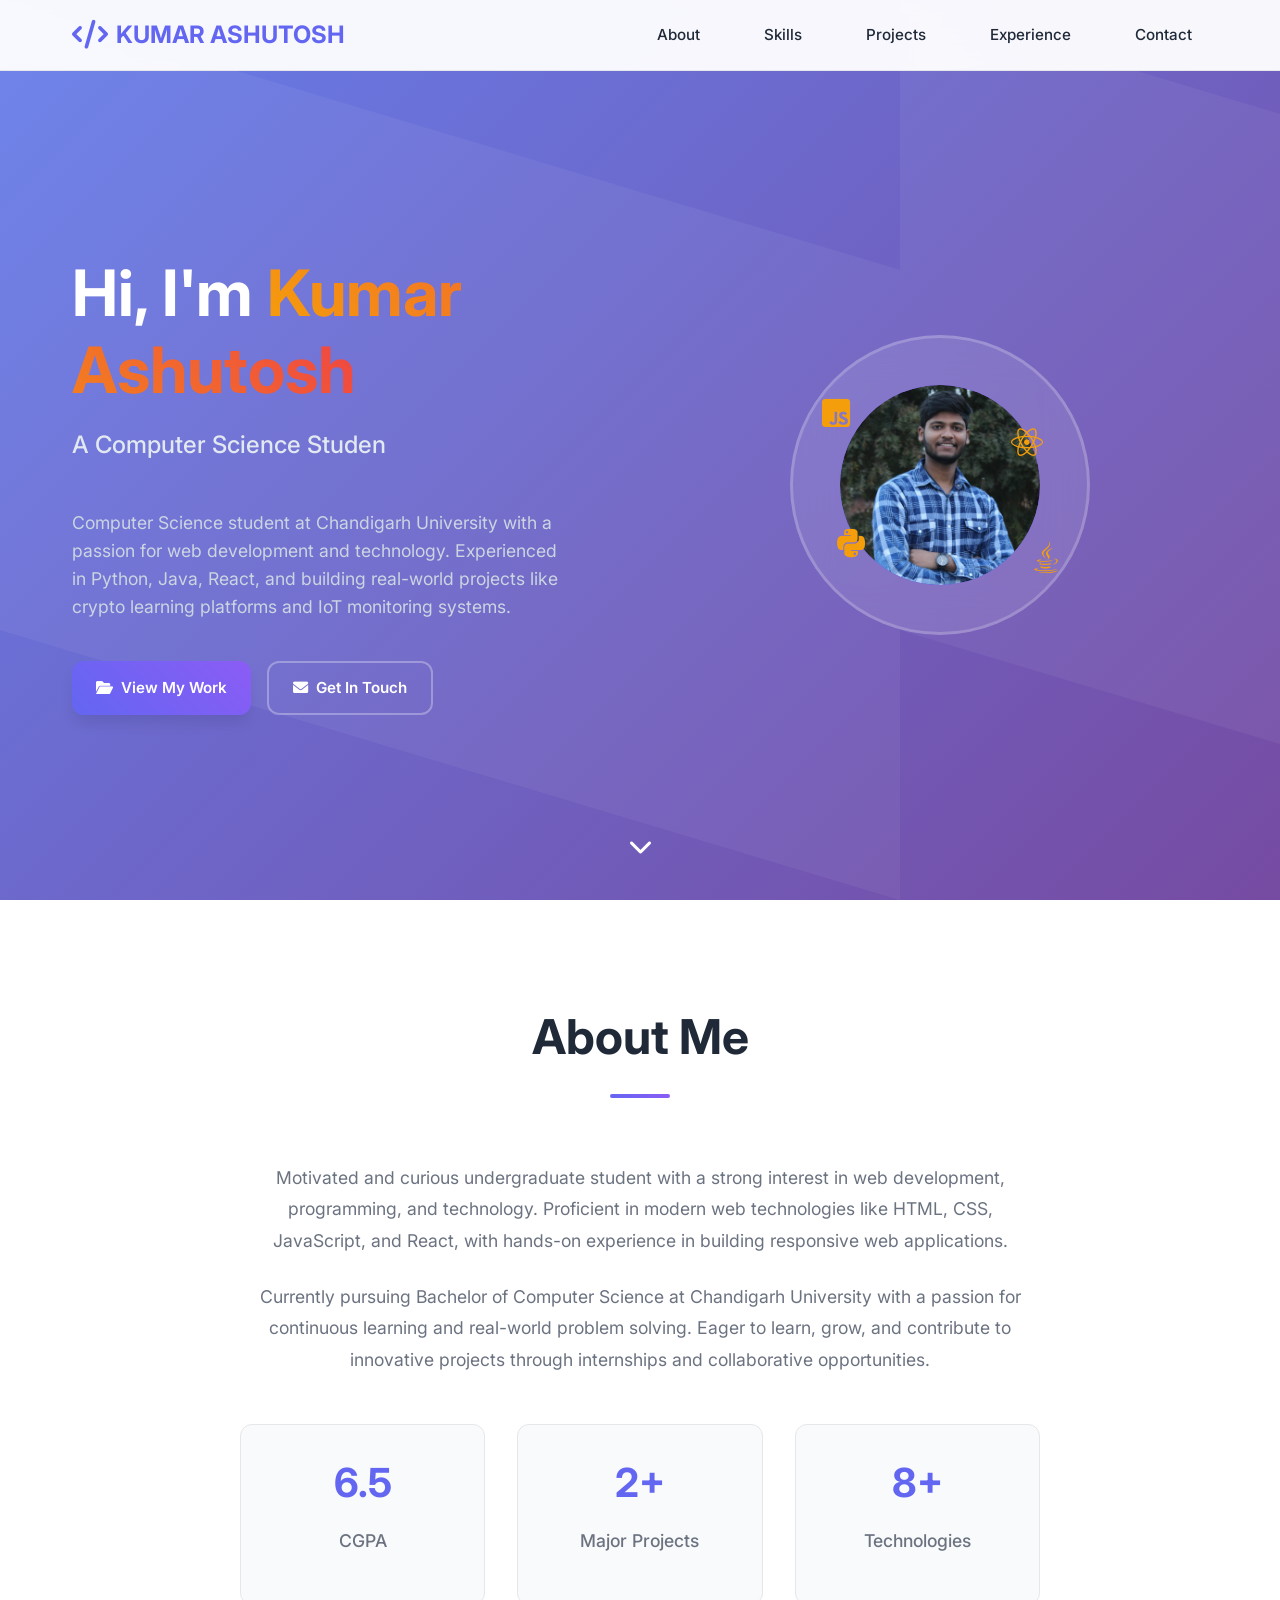
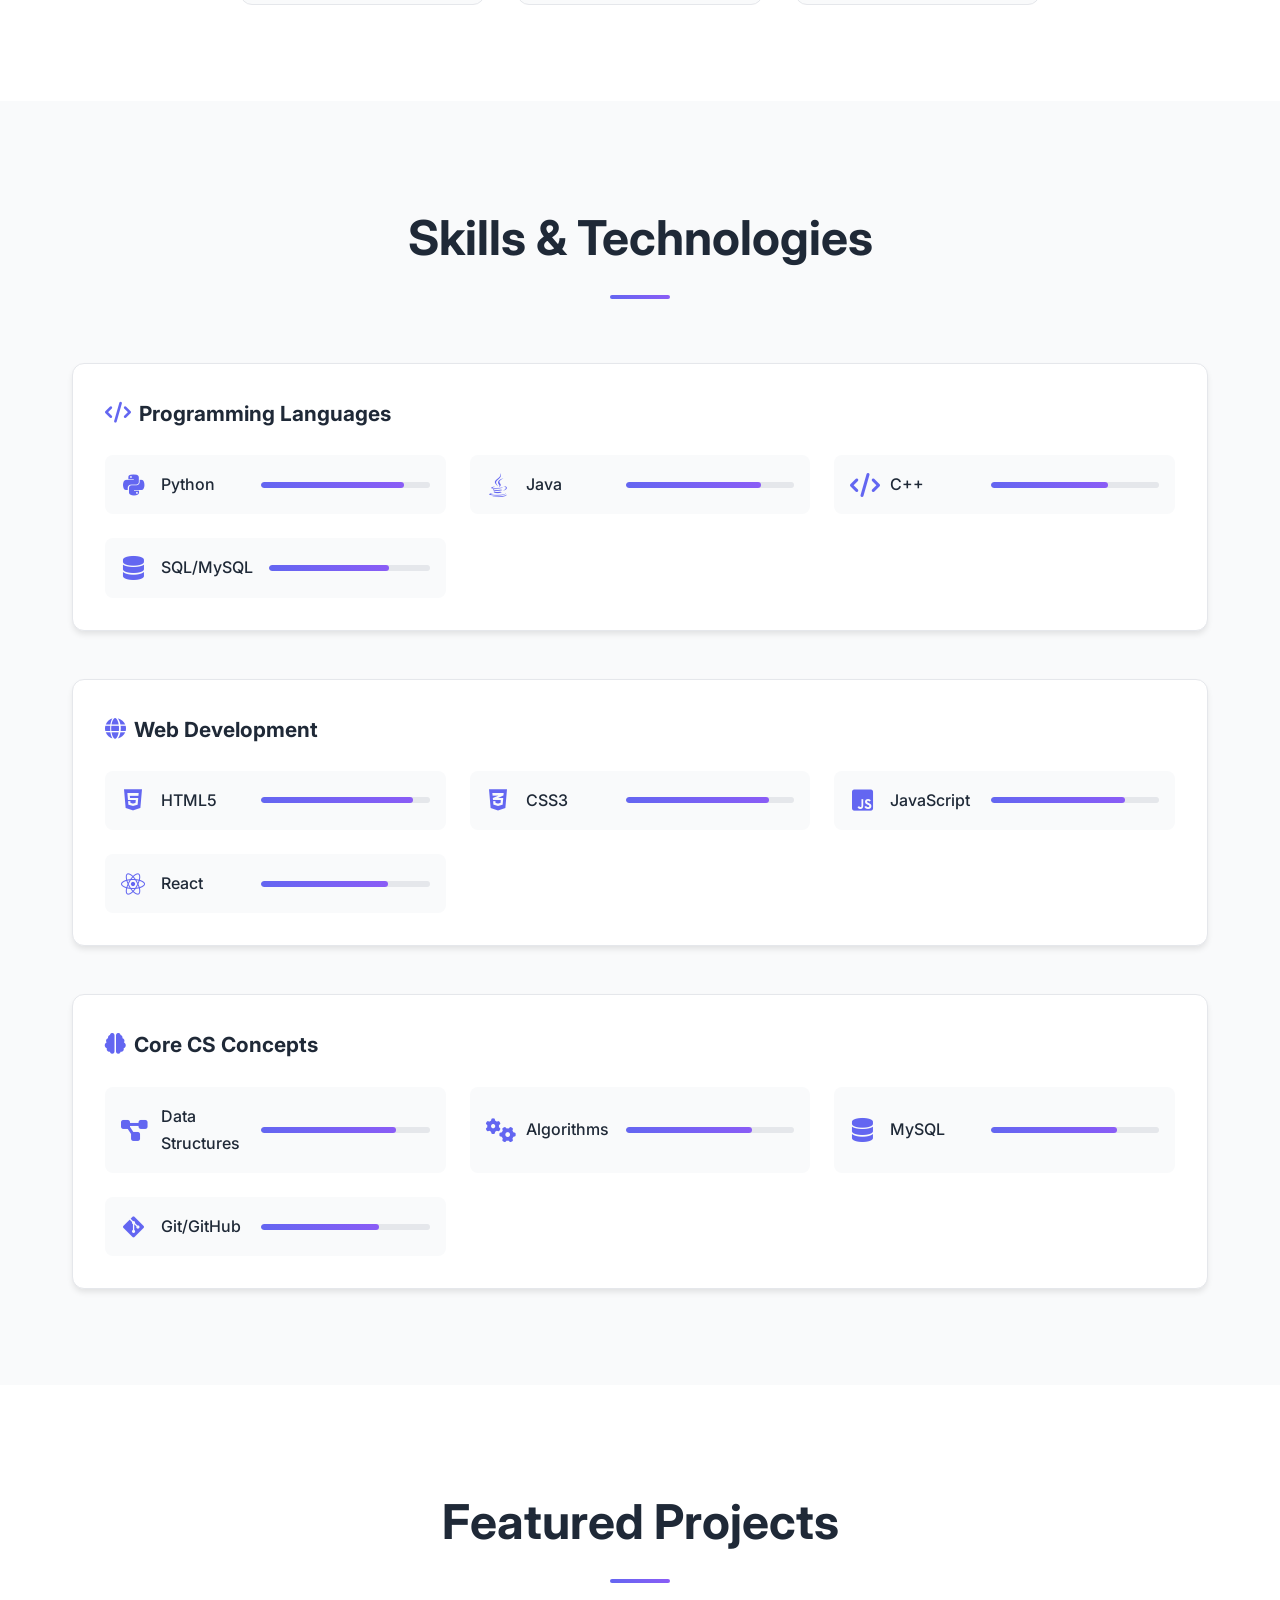
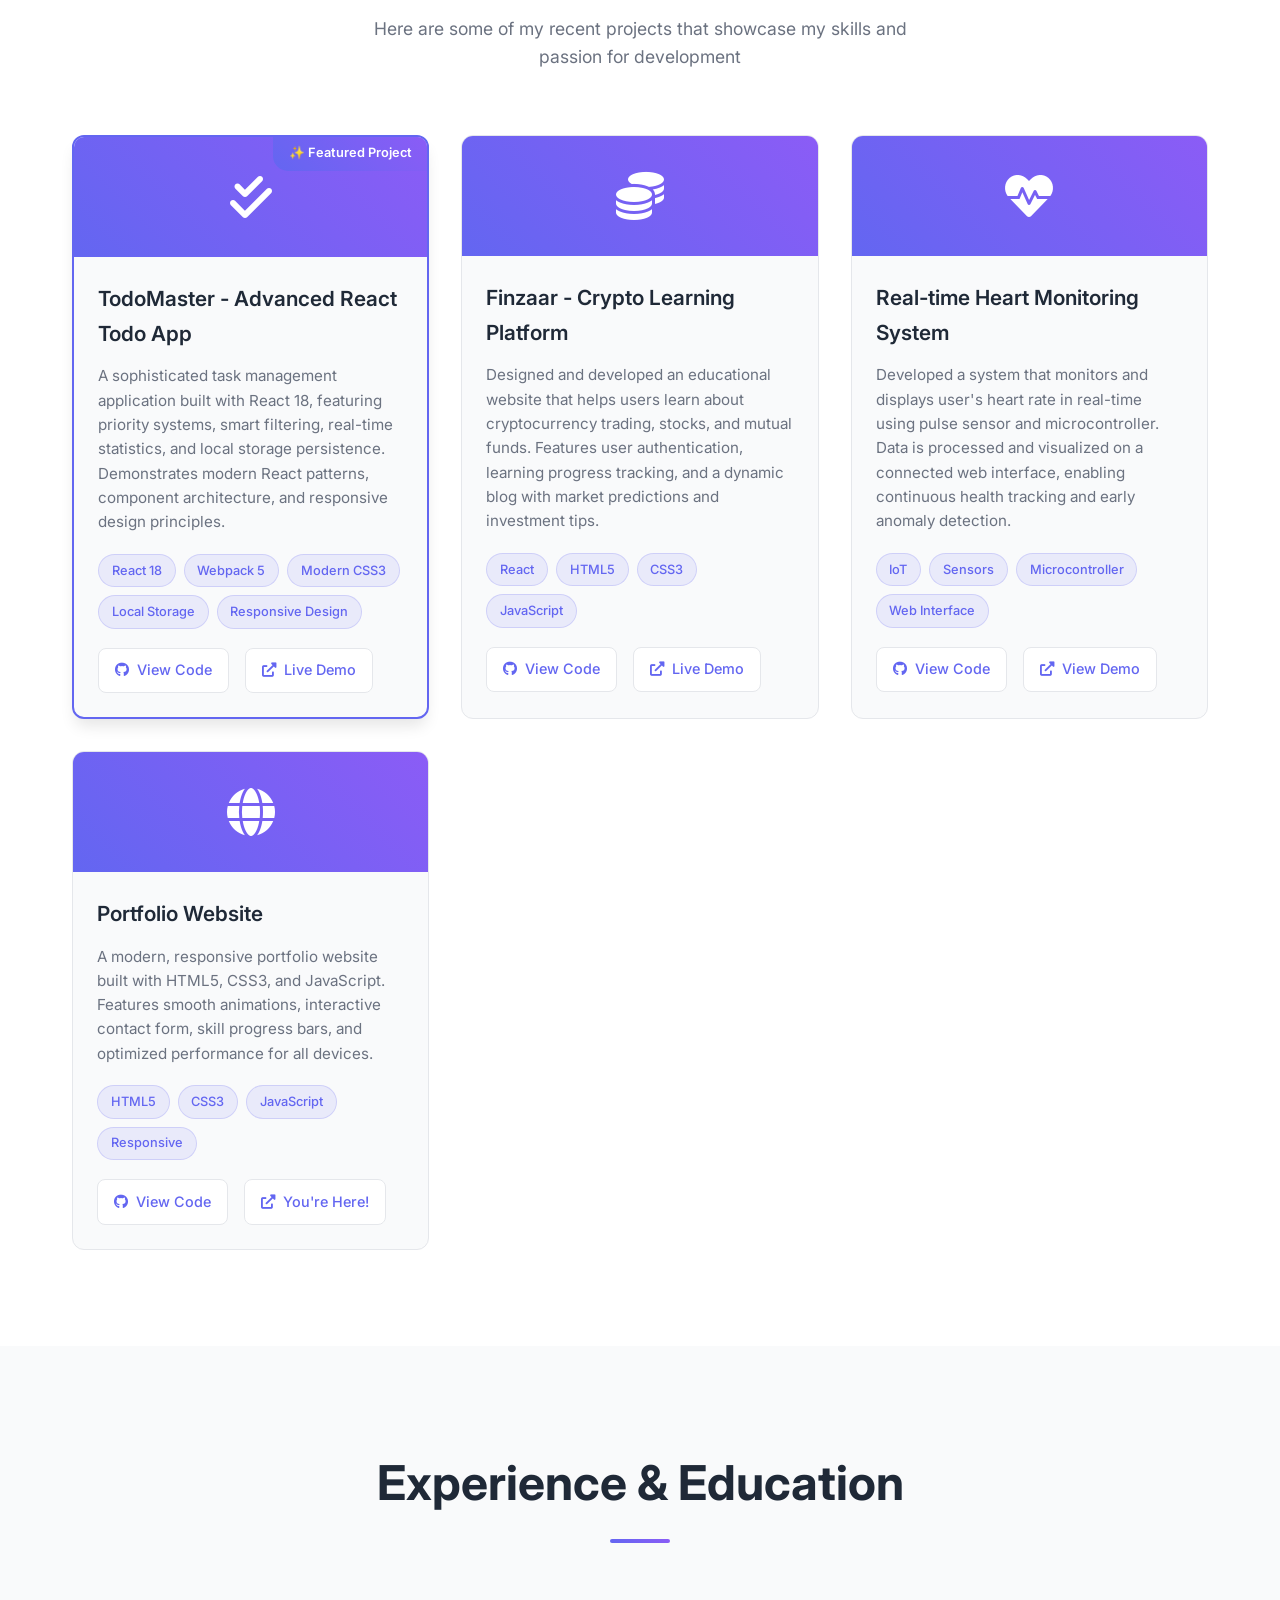
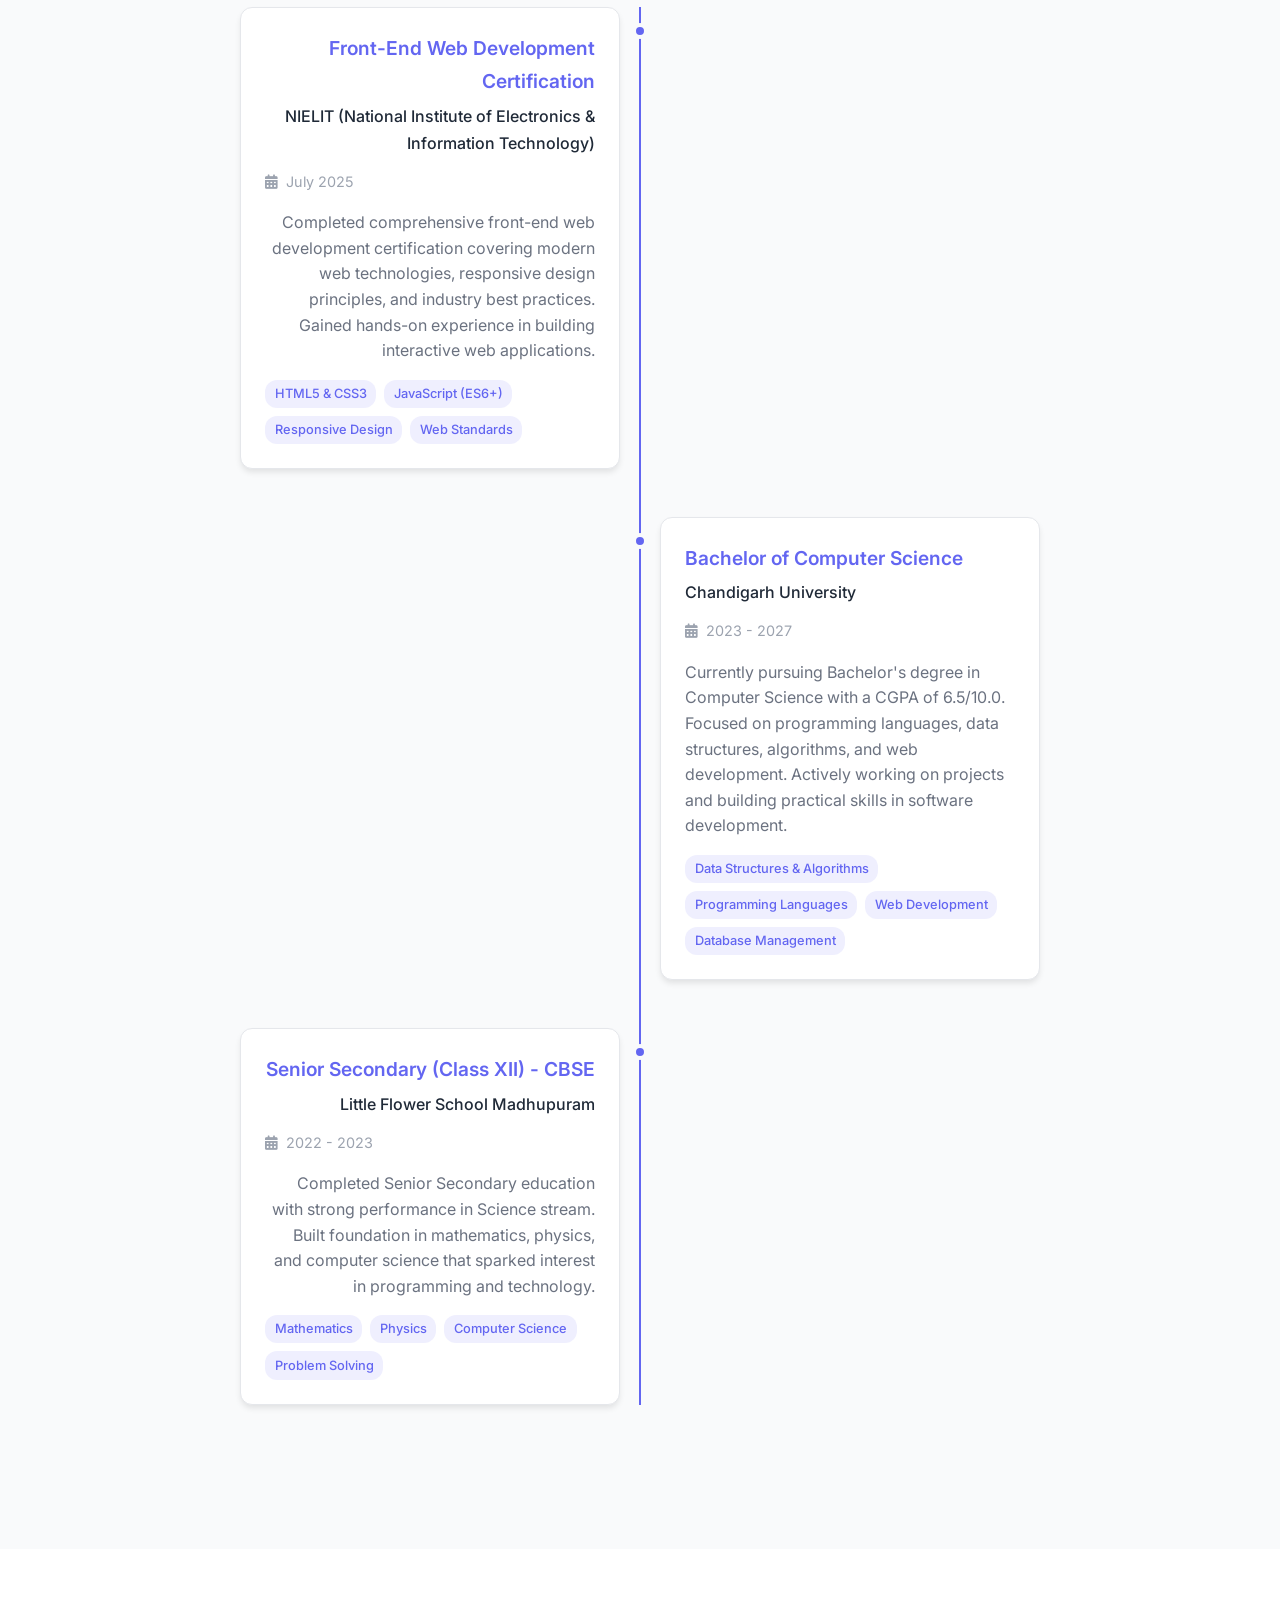
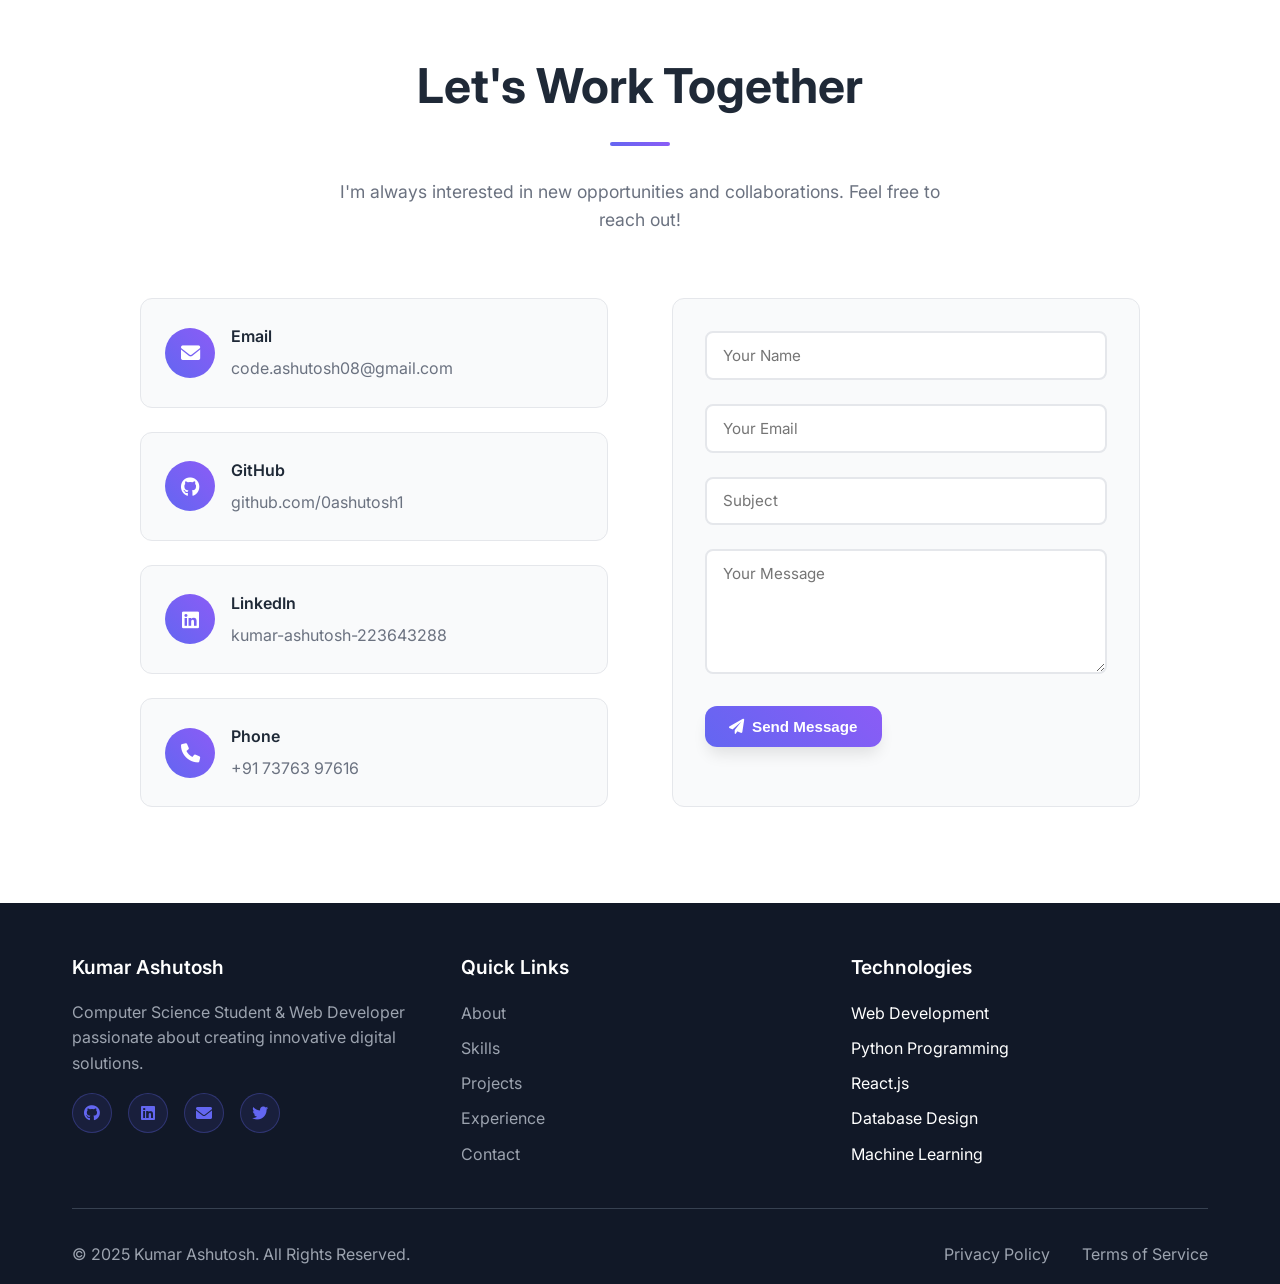
==== commit 68d4c55d: "Add professional profile photo to portfolio - Integrate actual profile photo in hero section - Repla" ====
--- a/index.html
+++ b/index.html
@@ -65,8 +65,8 @@
       </div>
       <div class="hero-image">
         <div class="profile-card">
-          <div class="profile-img" role="img" aria-label="Profile illustration of Kumar Ashutosh as a computer science student">
-            <i class="fas fa-user-graduate" aria-hidden="true"></i>
+          <div class="profile-img" role="img" aria-label="Profile photo of Kumar Ashutosh - Computer Science Student">
+            <img src="profile-photo.jpg" alt="Kumar Ashutosh - Computer Science Student" class="profile-photo">
           </div>
           <div class="floating-icons">
             <i class="fab fa-js-square"></i>
--- a/style.css
+++ b/style.css
@@ -342,6 +342,21 @@
   justify-content: center;
   color: white;
   font-size: 4rem;
+  overflow: hidden;
+  position: relative;
+}
+
+.profile-photo {
+  width: 100%;
+  height: 100%;
+  object-fit: cover;
+  object-position: center 25%;
+  border-radius: 50%;
+  transition: transform 0.3s ease;
+}
+
+.profile-photo:hover {
+  transform: scale(1.05);
 }
 
 .floating-icons {
@@ -1149,6 +1164,11 @@
     font-size: 3rem;
   }
 
+  .profile-photo {
+    width: 100%;
+    height: 100%;
+  }
+
   .skills-grid {
     grid-template-columns: 1fr;
   }
--- a/style.css
+++ b/style.css
@@ -342,6 +342,21 @@
   justify-content: center;
   color: white;
   font-size: 4rem;
+  overflow: hidden;
+  position: relative;
+}
+
+.profile-photo {
+  width: 100%;
+  height: 100%;
+  object-fit: cover;
+  object-position: center 25%;
+  border-radius: 50%;
+  transition: transform 0.3s ease;
+}
+
+.profile-photo:hover {
+  transform: scale(1.05);
 }
 
 .floating-icons {
@@ -1149,6 +1164,11 @@
     font-size: 3rem;
   }
 
+  .profile-photo {
+    width: 100%;
+    height: 100%;
+  }
+
   .skills-grid {
     grid-template-columns: 1fr;
   }
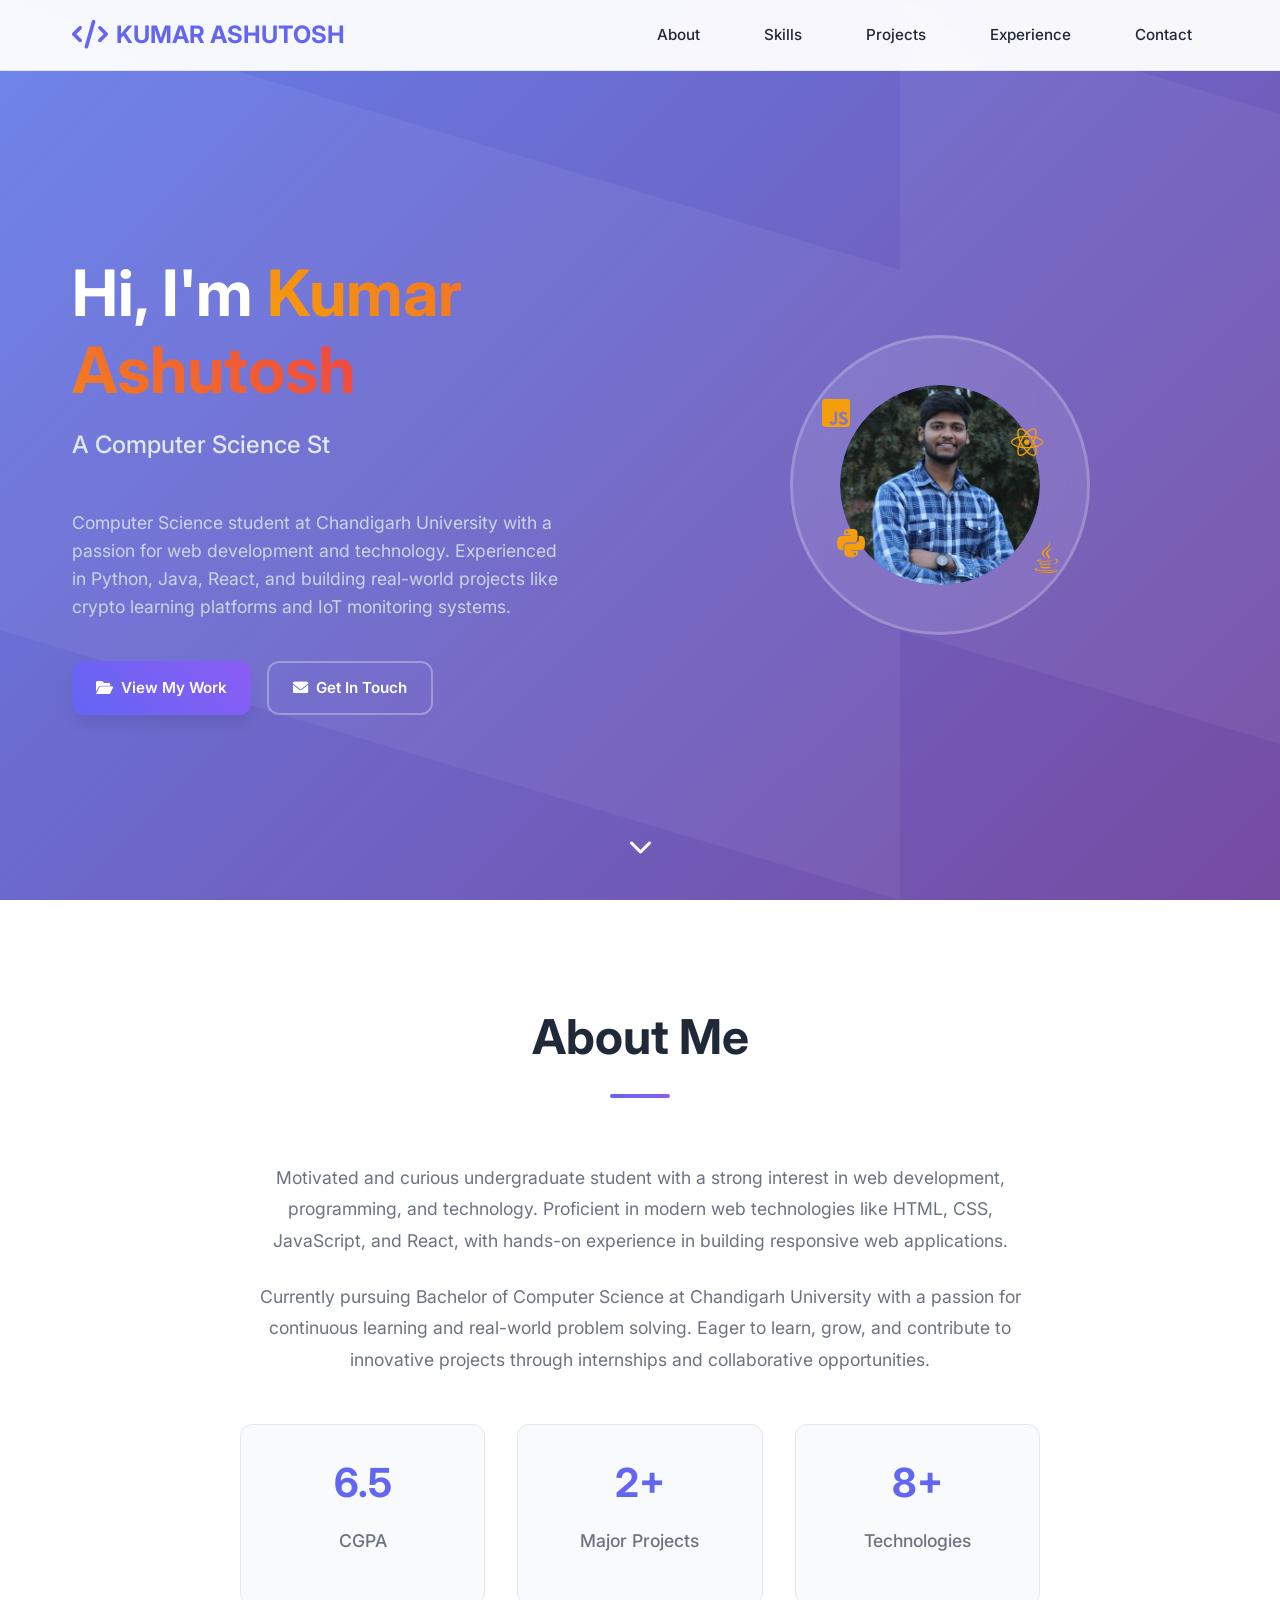
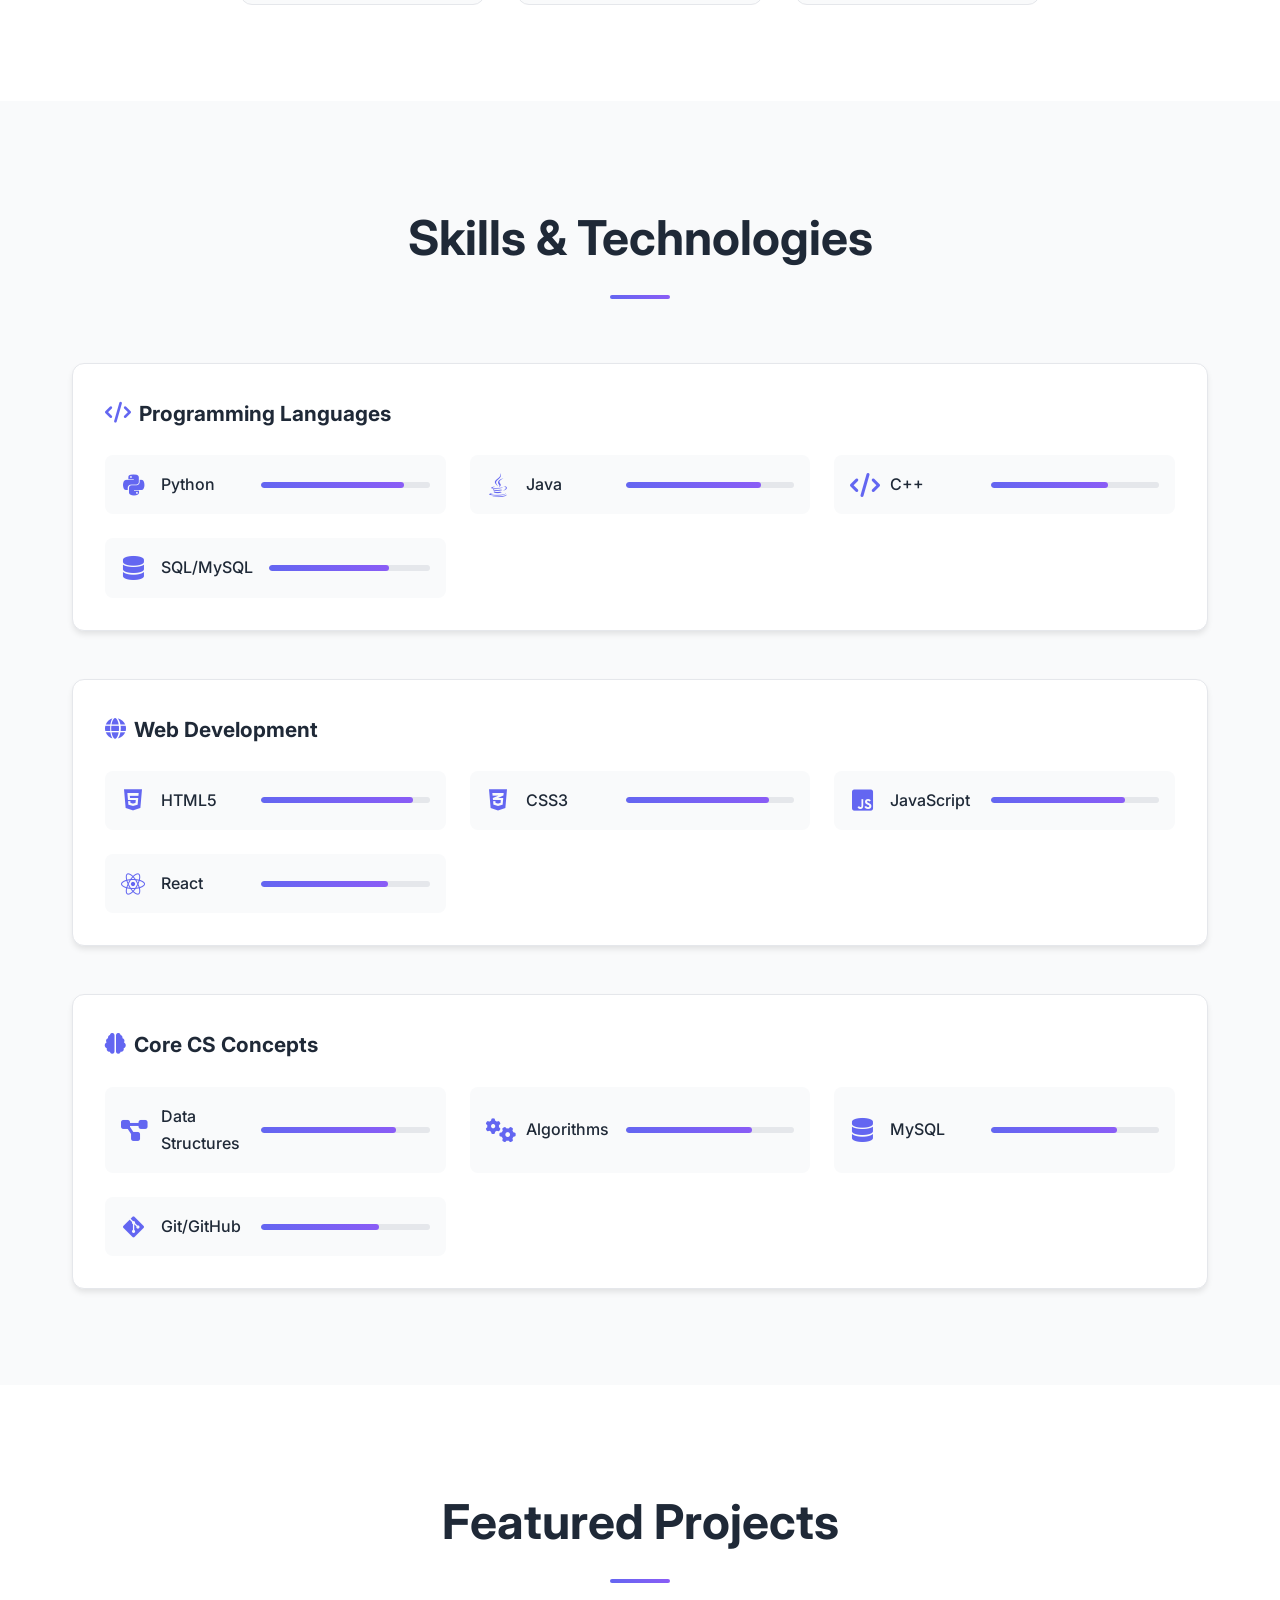
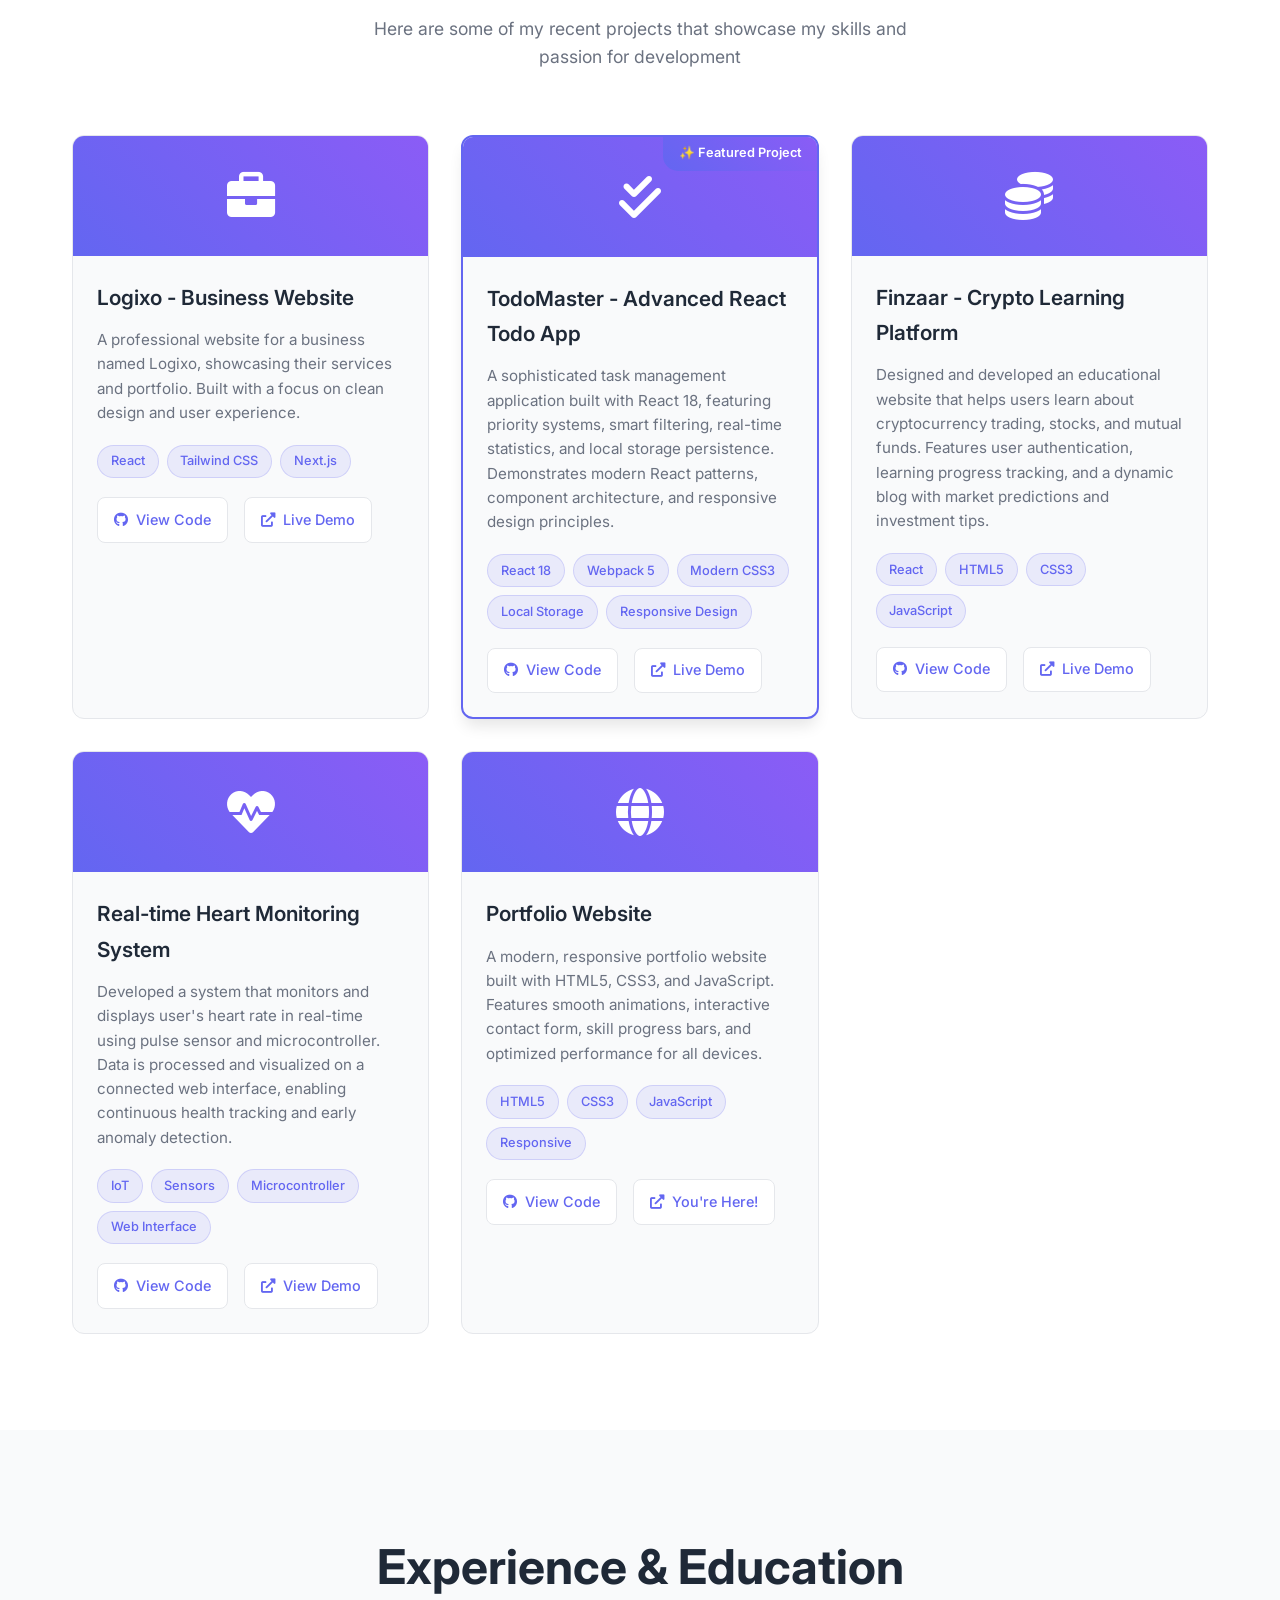
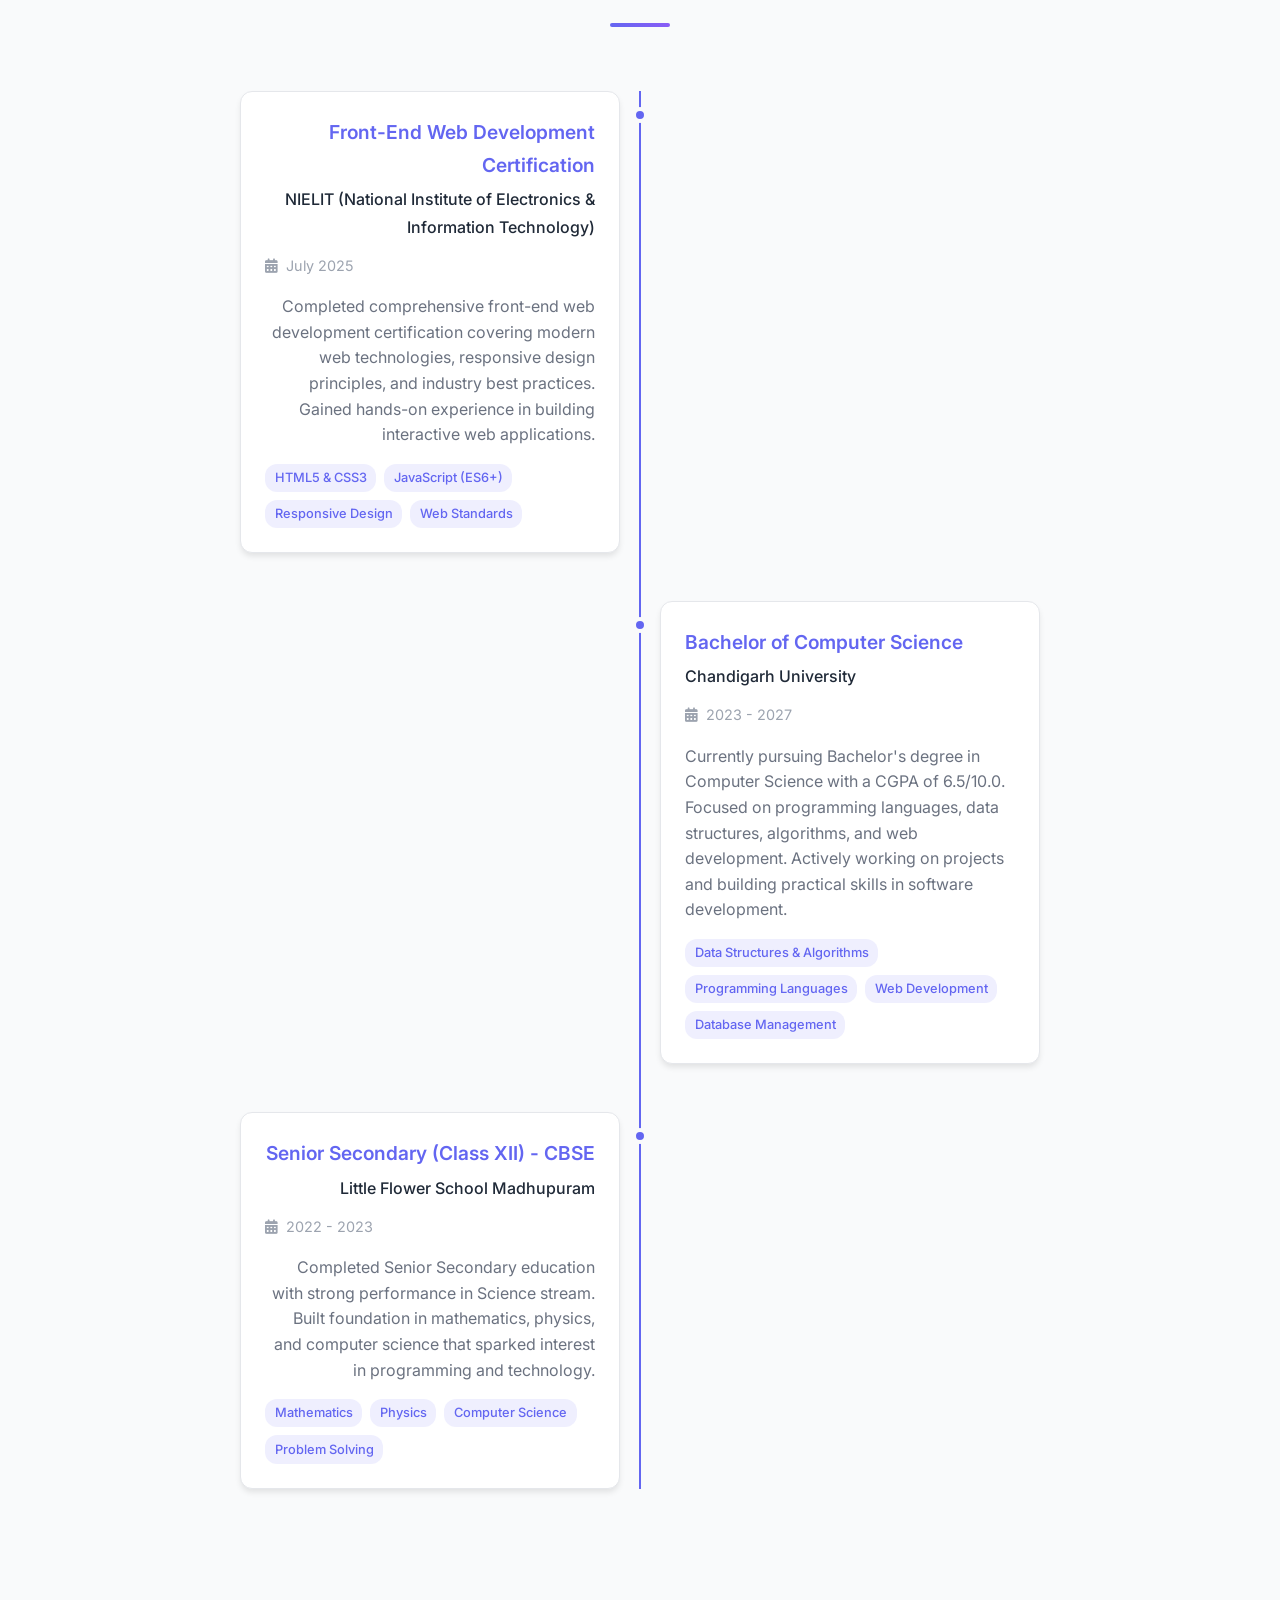
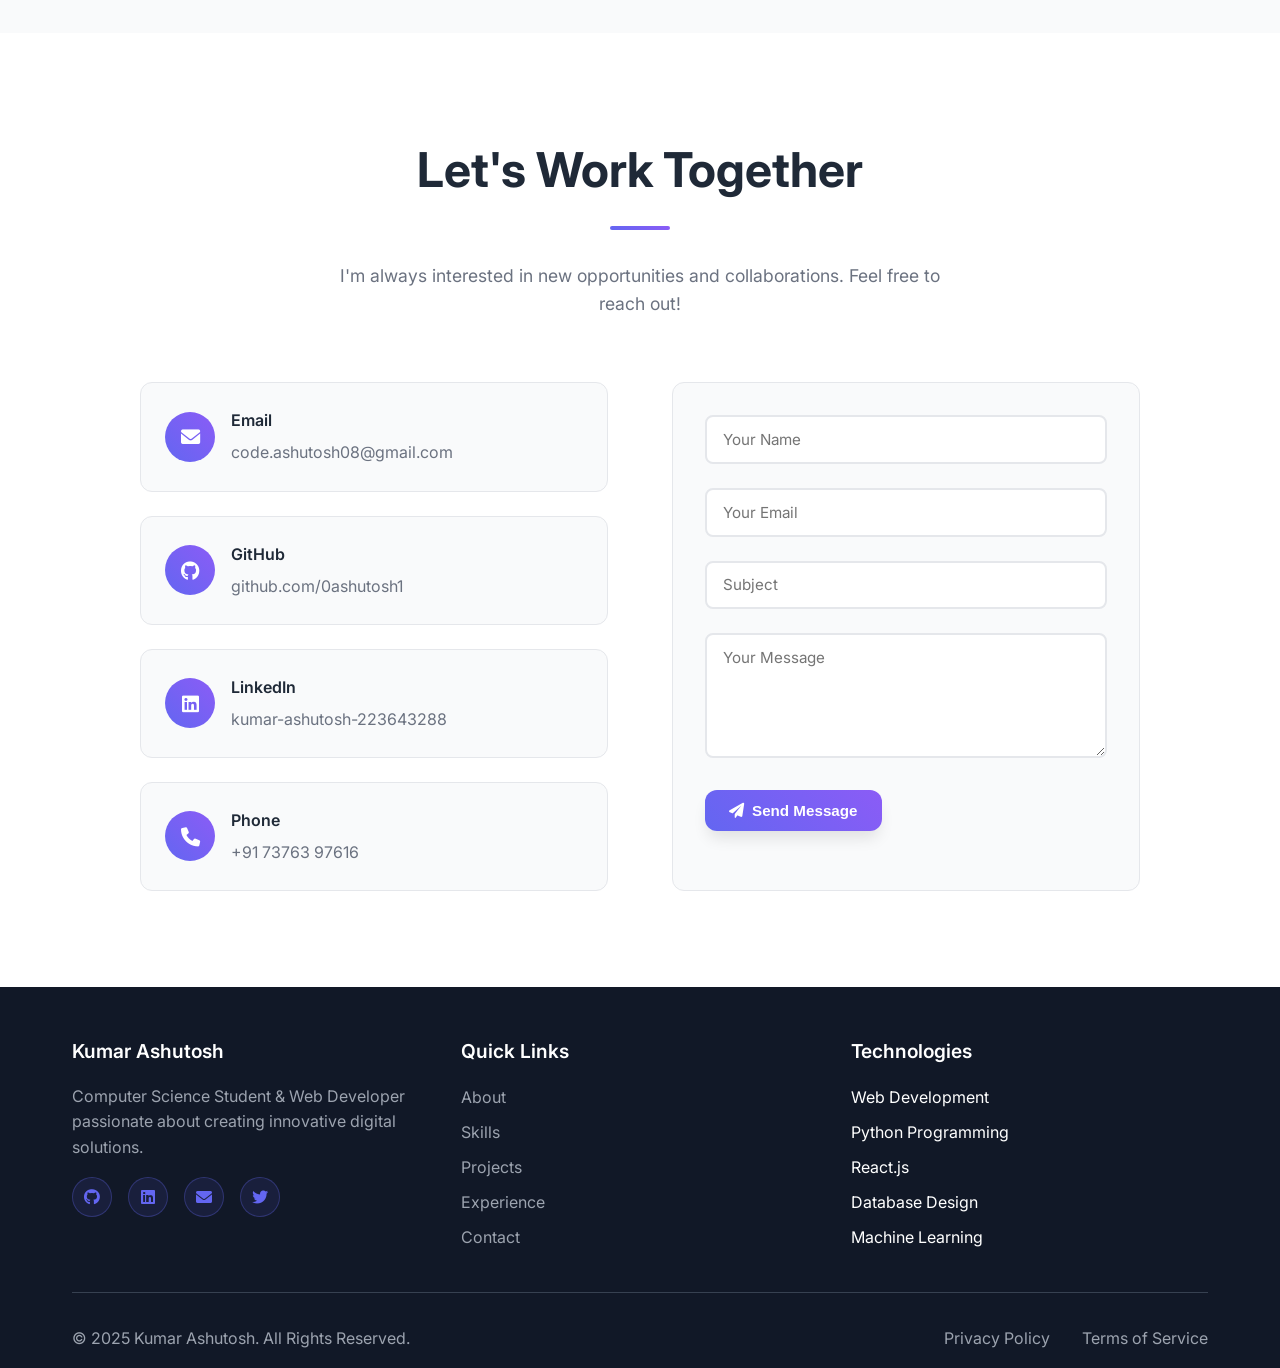
==== commit 31a6095a: "feat: add Logixo project to portfolio" ====
--- a/index.html
+++ b/index.html
@@ -210,6 +210,30 @@
         <p>Here are some of my recent projects that showcase my skills and passion for development</p>
       </div>
       <div class="project-container">
+        <div class="project-card">
+          <div class="project-image">
+            <i class="fas fa-briefcase"></i>
+          </div>
+          <div class="project-content">
+            <h3>Logixo - Business Website</h3>
+            <p>A professional website for a business named Logixo, showcasing their services and portfolio. Built with a focus on clean design and user experience.</p>
+            <div class="project-tech">
+              <span class="tech-tag">React</span>
+              <span class="tech-tag">Tailwind CSS</span>
+              <span class="tech-tag">Next.js</span>
+            </div>
+            <div class="project-links">
+              <a href="https://github.com/0ashutosh1/logixo-website" target="_blank" class="project-link">
+                <i class="fab fa-github"></i>
+                View Code
+              </a>
+              <a href="https://0ashutosh1.github.io/logixo-website/" target="_blank" class="project-link">
+                <i class="fas fa-external-link-alt"></i>
+                Live Demo
+              </a>
+            </div>
+          </div>
+        </div>
         <div class="project-card featured">
           <div class="project-image">
             <i class="fas fa-check-double"></i>
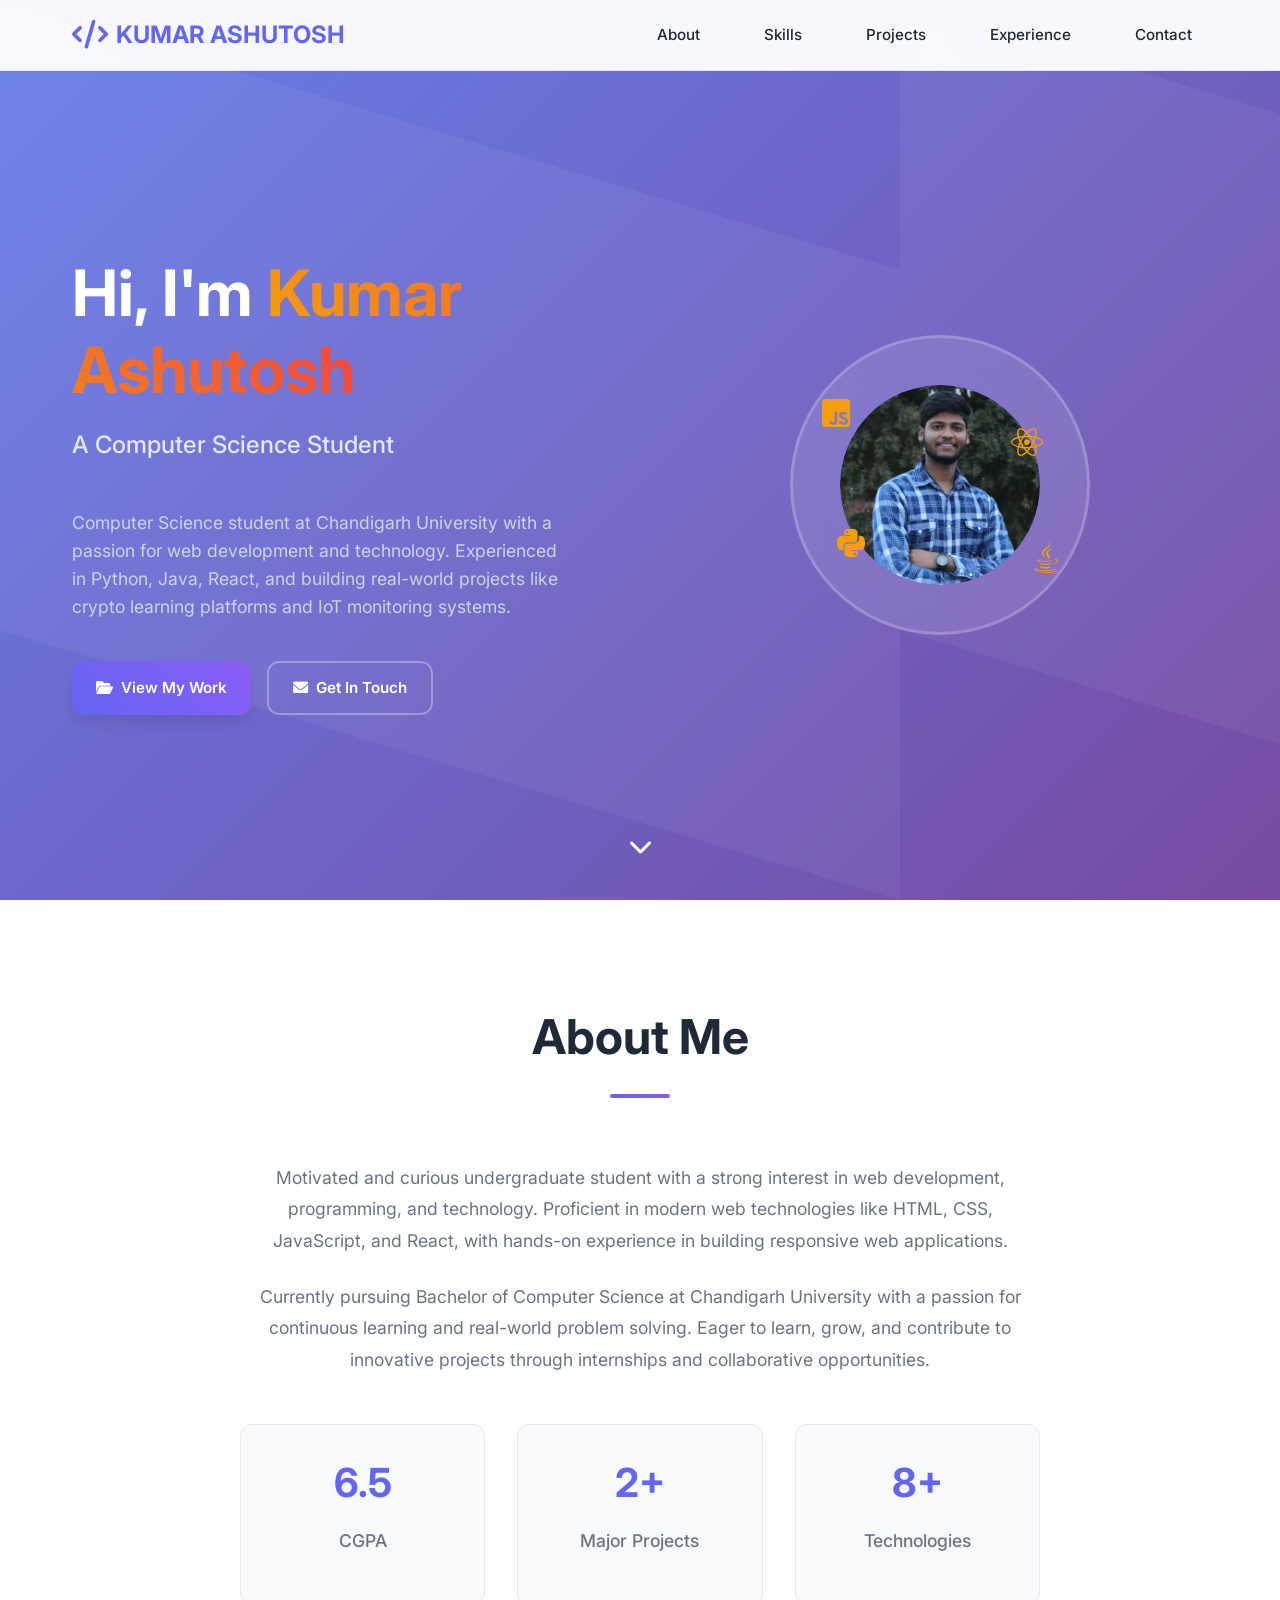
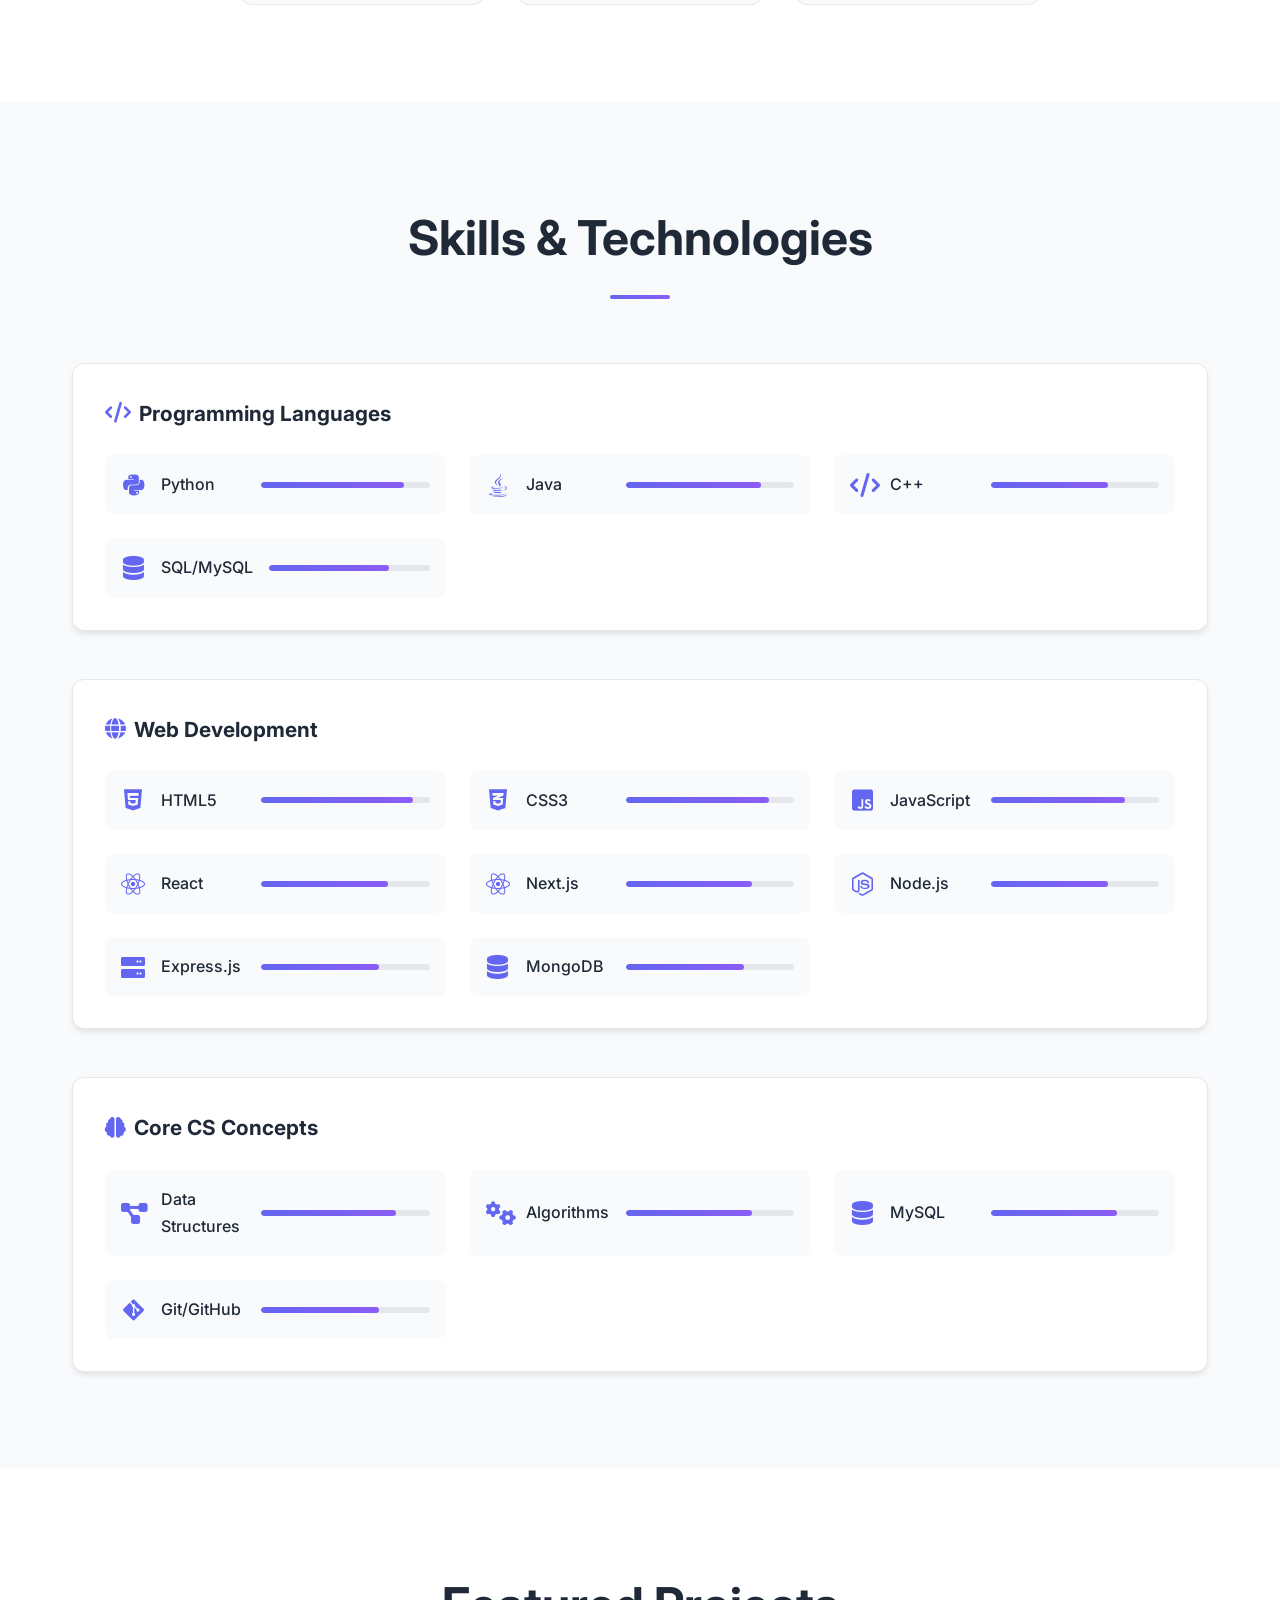
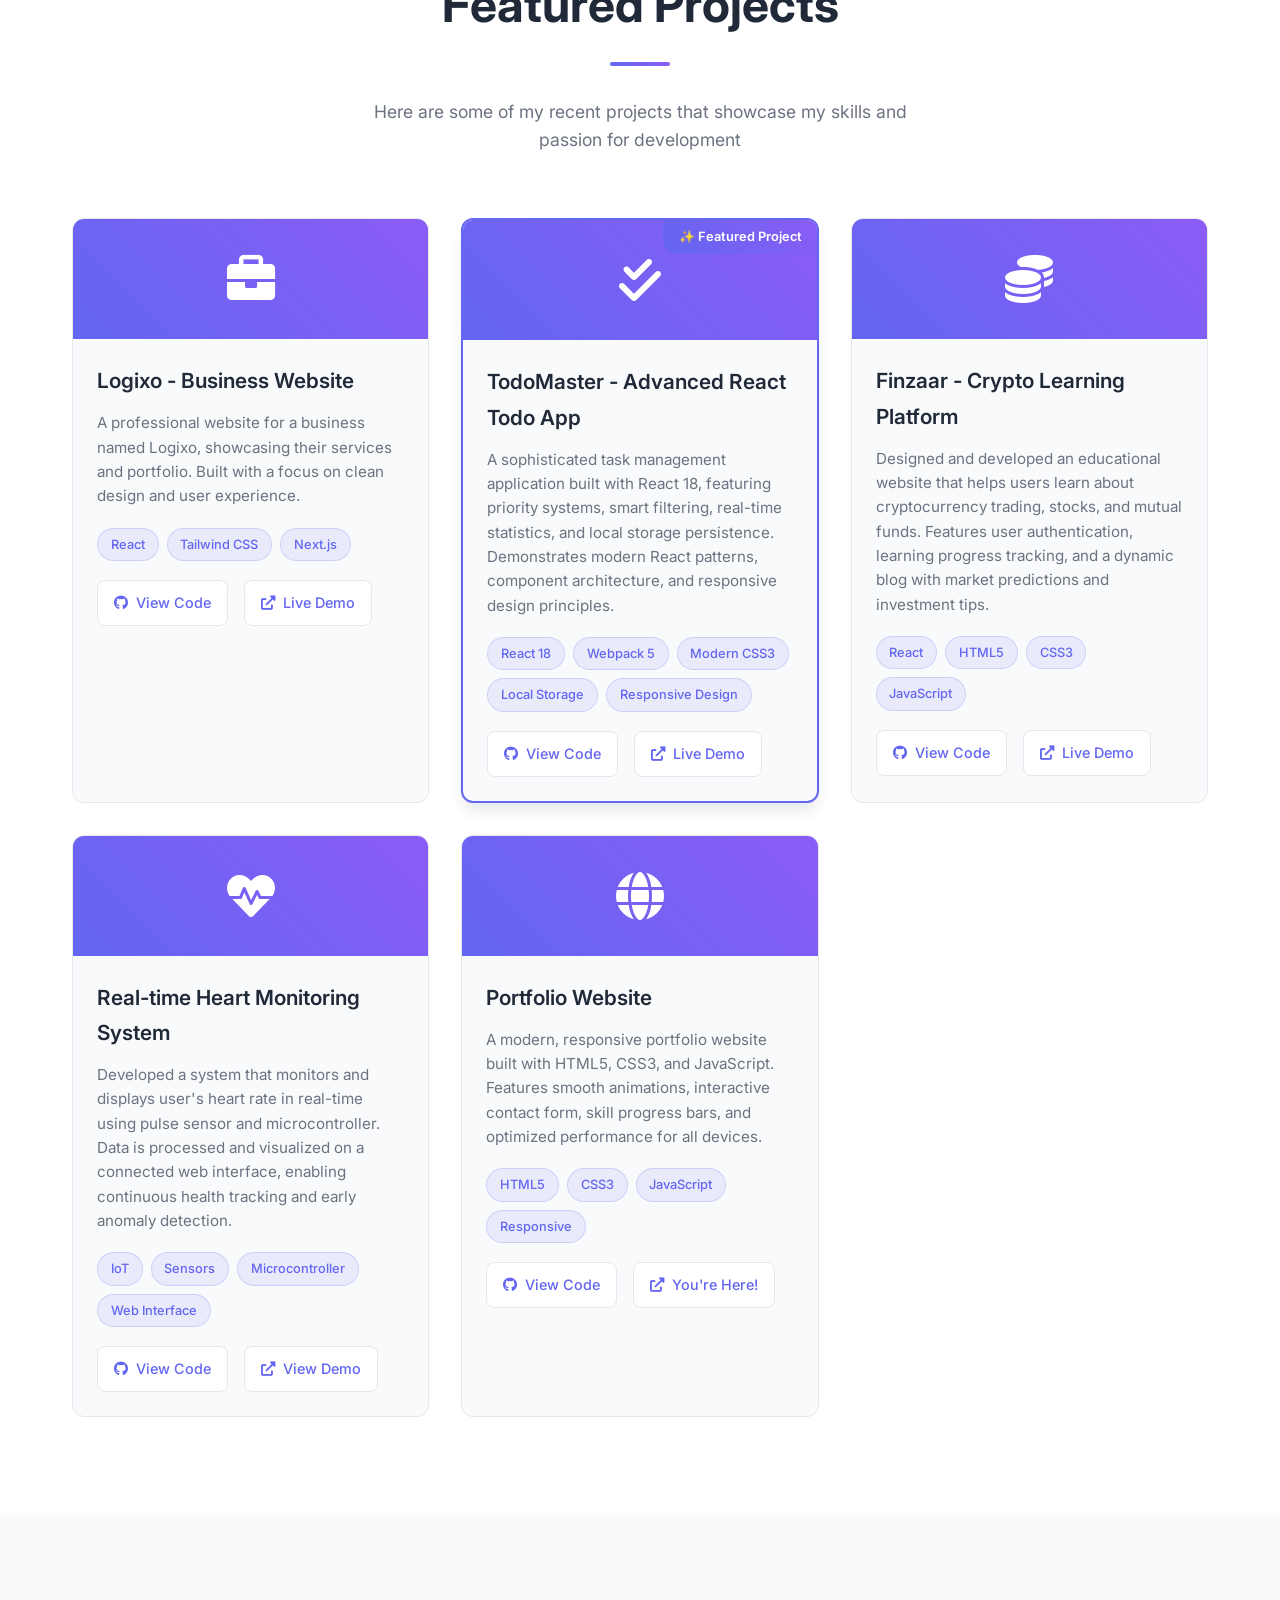
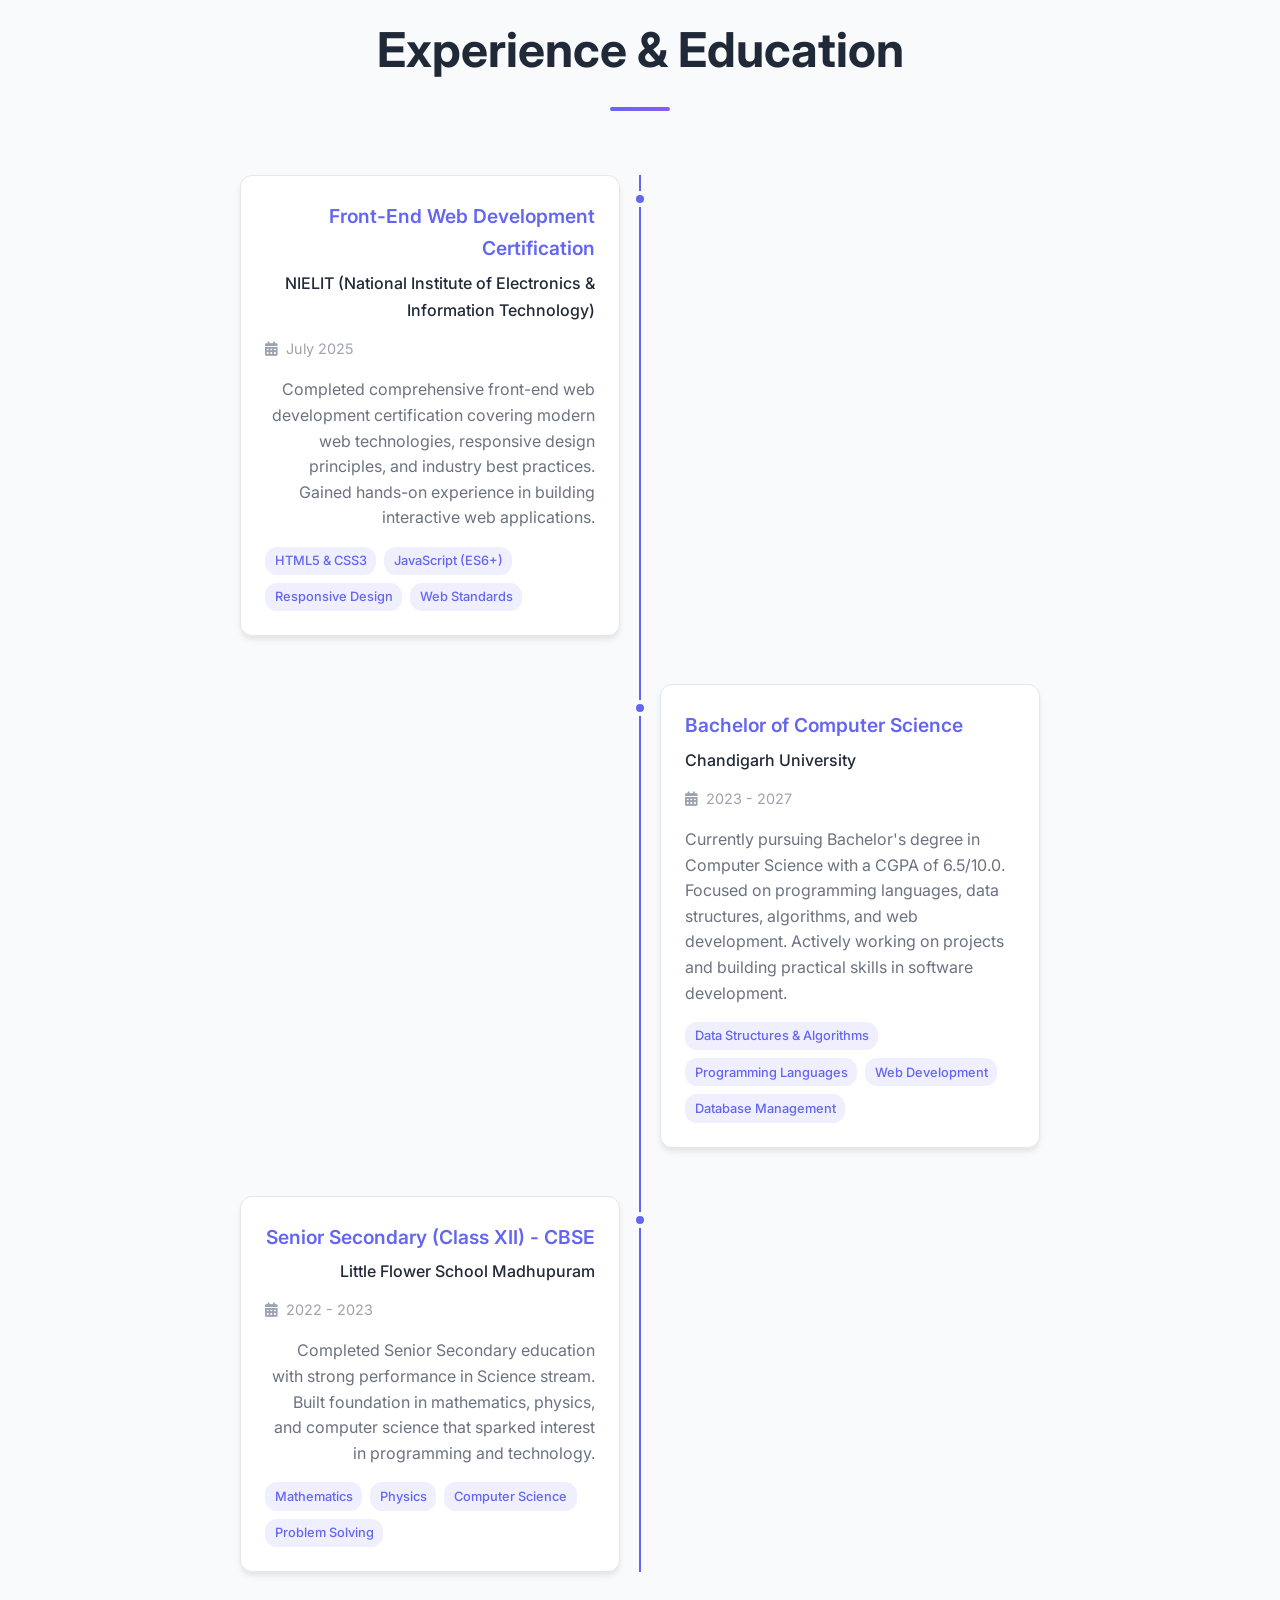
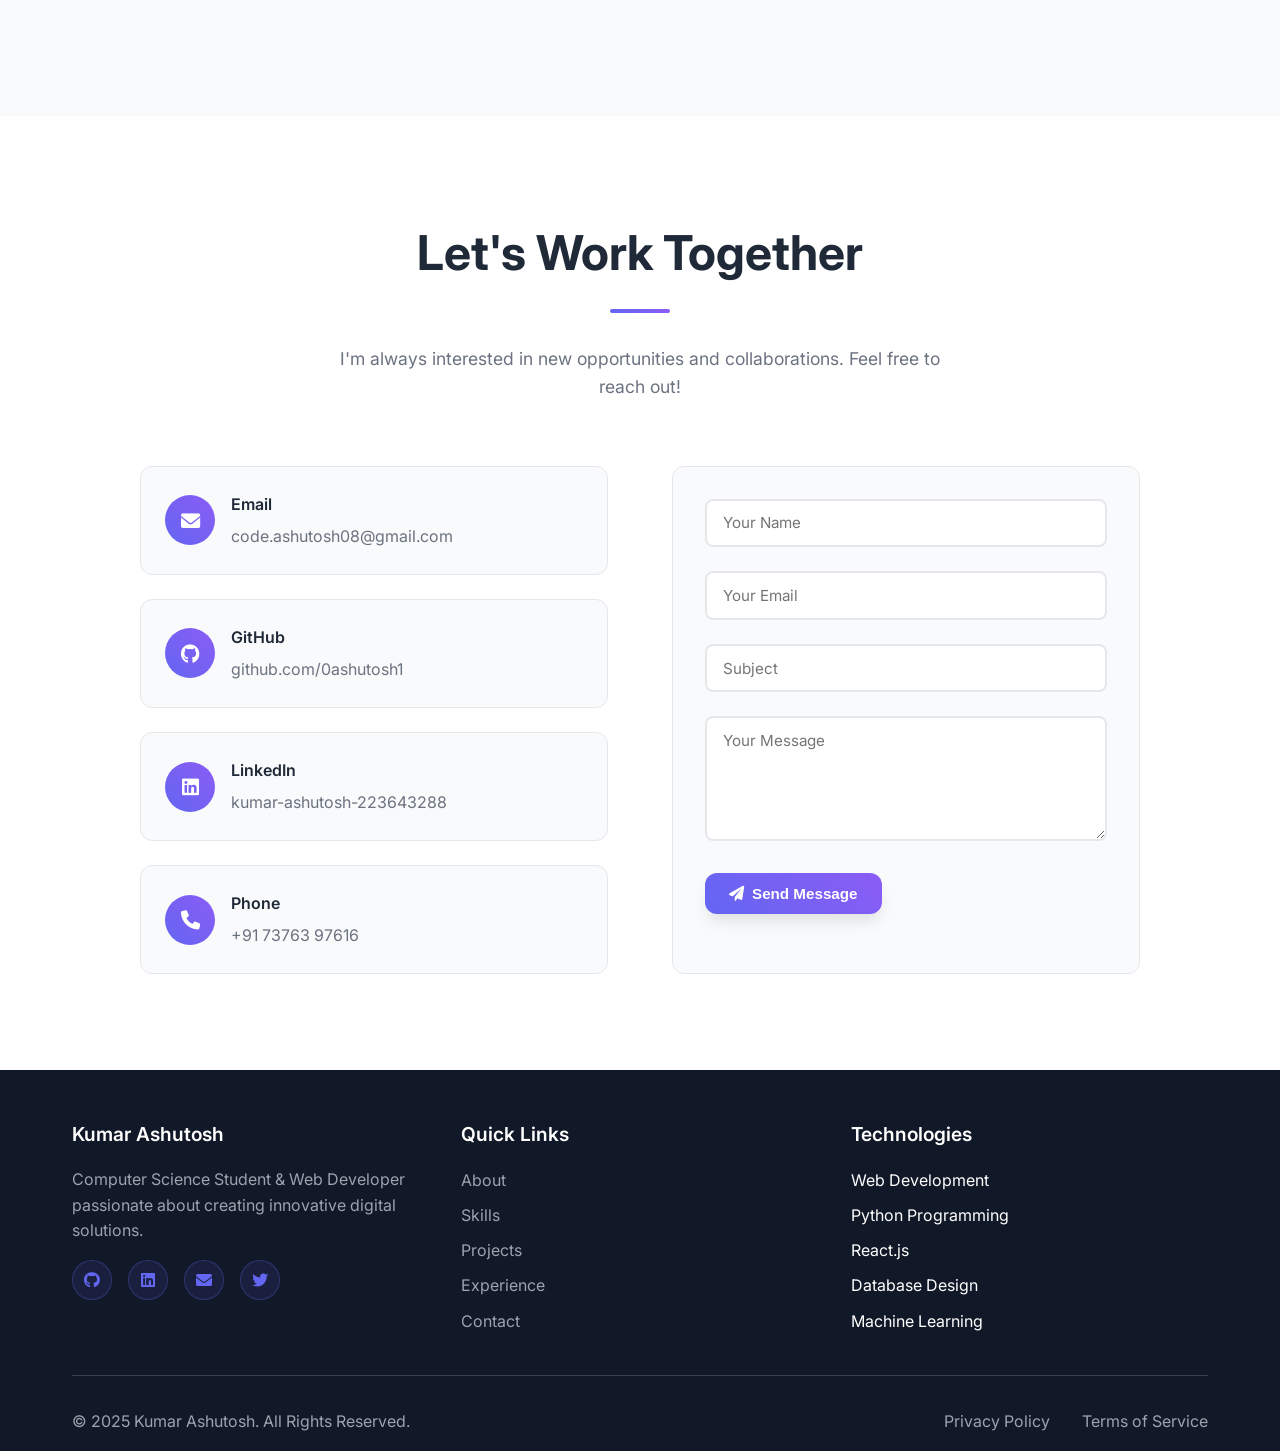
==== commit f34b4db0: "feat: add Next.js, Node.js, Express.js, and MongoDB to skills section" ====
--- a/index.html
+++ b/index.html
@@ -169,6 +169,26 @@
               <span>React</span>
               <div class="skill-bar"><div class="skill-progress" data-width="75"></div></div>
             </div>
+            <div class="skill-item">
+              <i class="fab fa-react"></i>
+              <span>Next.js</span>
+              <div class="skill-bar"><div class="skill-progress" data-width="75"></div></div>
+            </div>
+            <div class="skill-item">
+              <i class="fab fa-node-js"></i>
+              <span>Node.js</span>
+              <div class="skill-bar"><div class="skill-progress" data-width="70"></div></div>
+            </div>
+            <div class="skill-item">
+              <i class="fas fa-server"></i>
+              <span>Express.js</span>
+              <div class="skill-bar"><div class="skill-progress" data-width="70"></div></div>
+            </div>
+            <div class="skill-item">
+              <i class="fas fa-database"></i>
+              <span>MongoDB</span>
+              <div class="skill-bar"><div class="skill-progress" data-width="70"></div></div>
+            </div>
           </div>
         </div>
         
